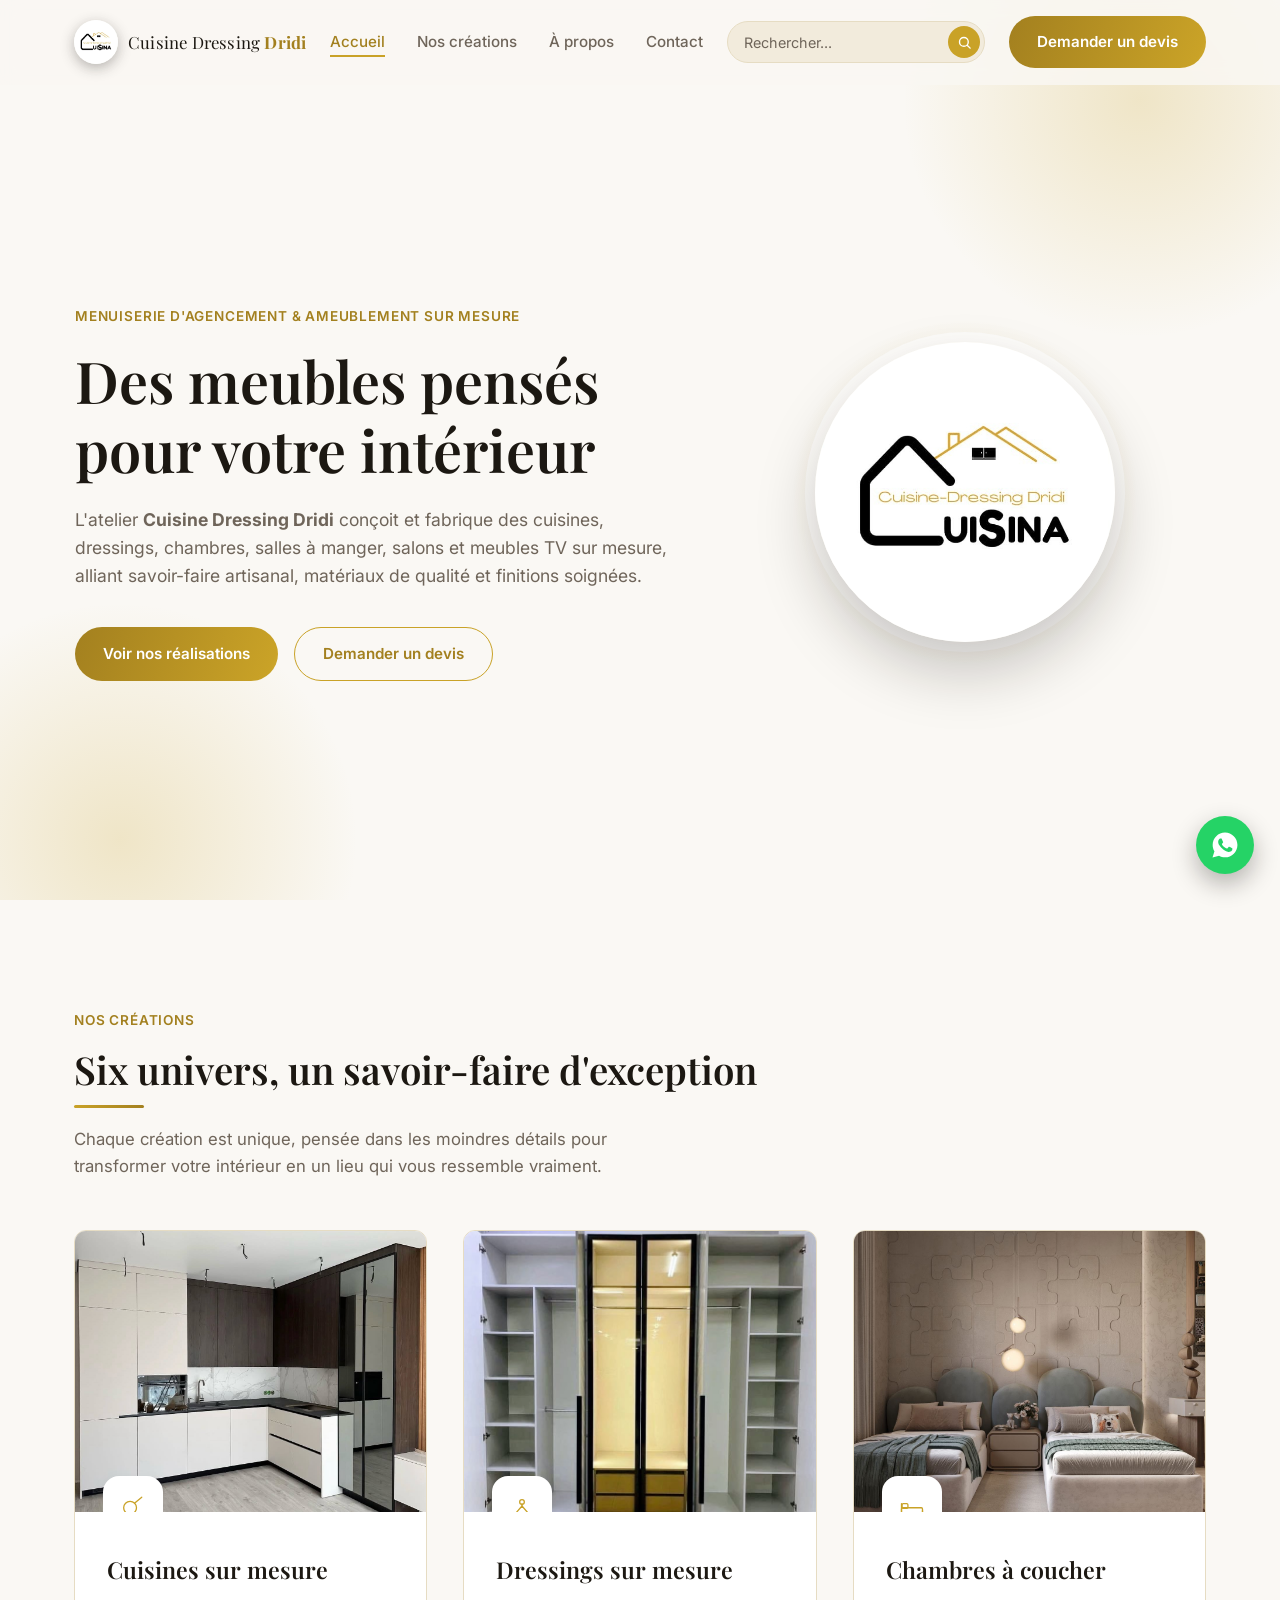
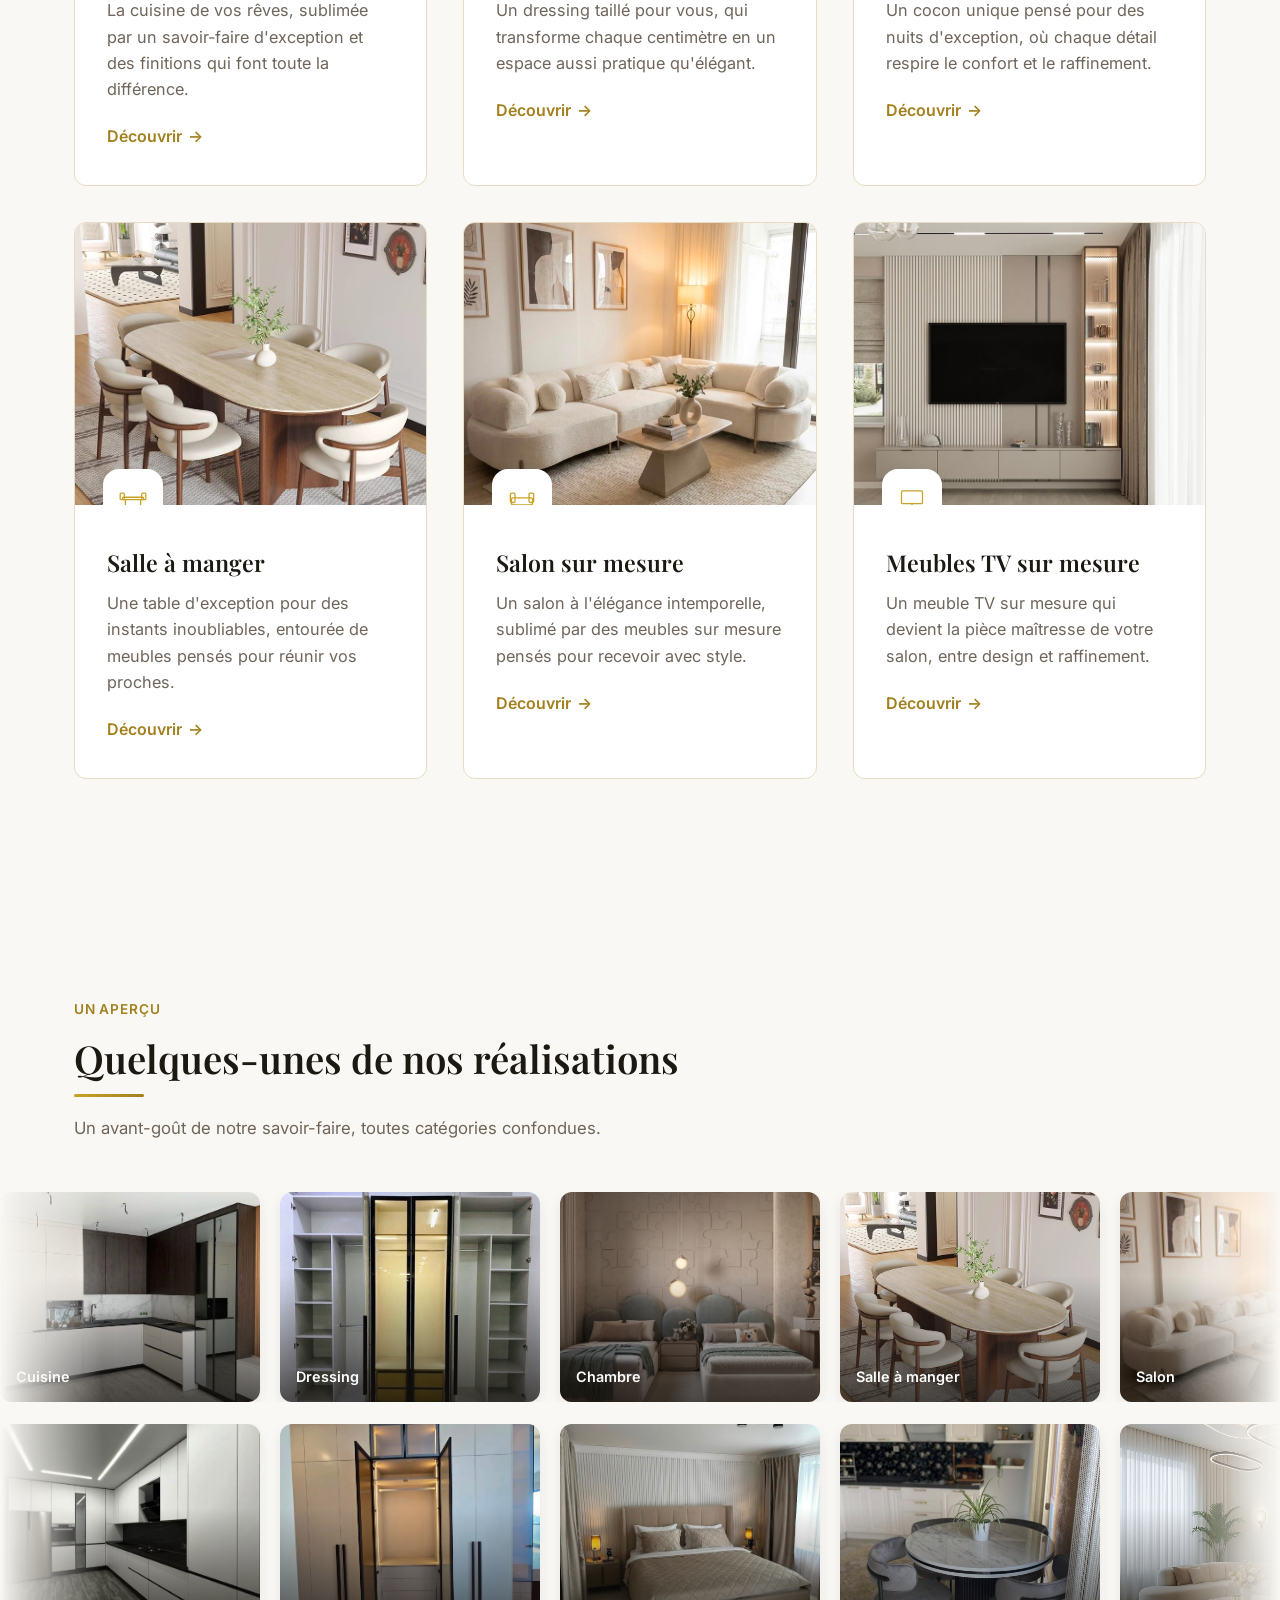
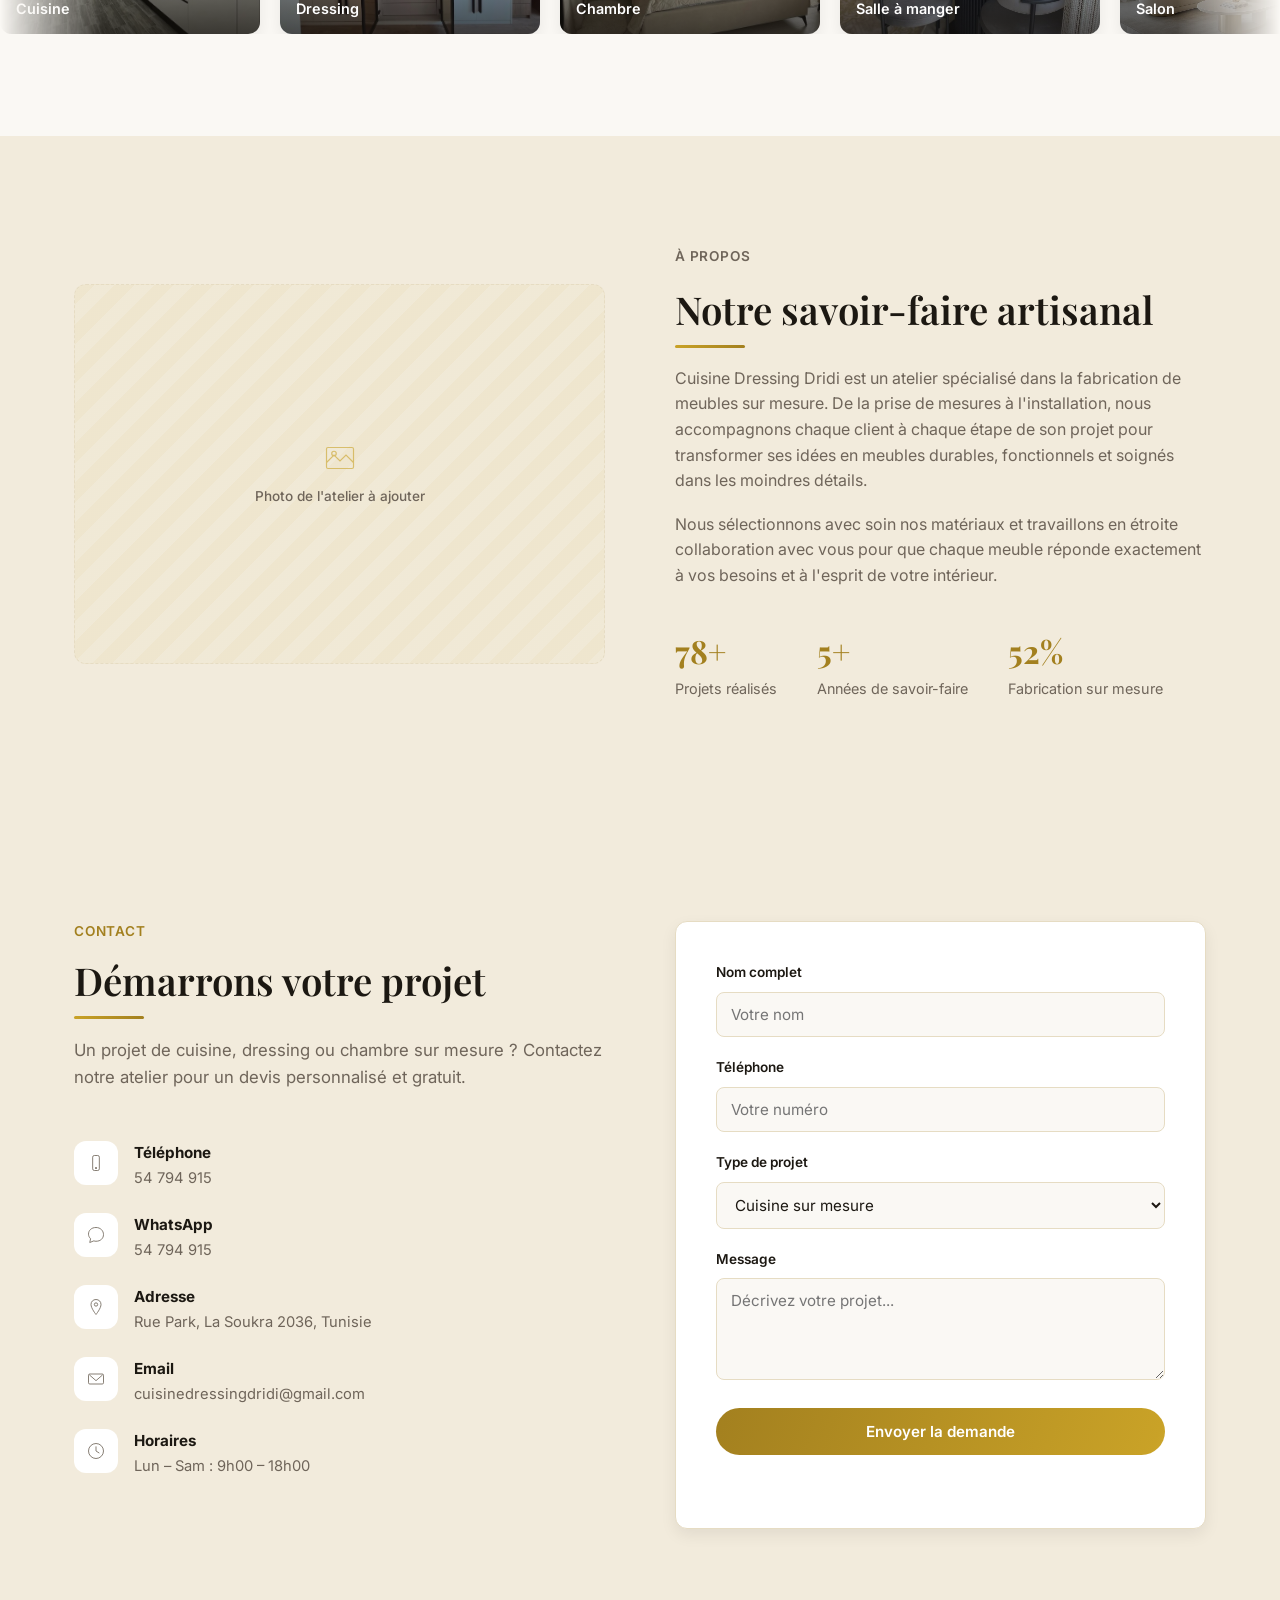
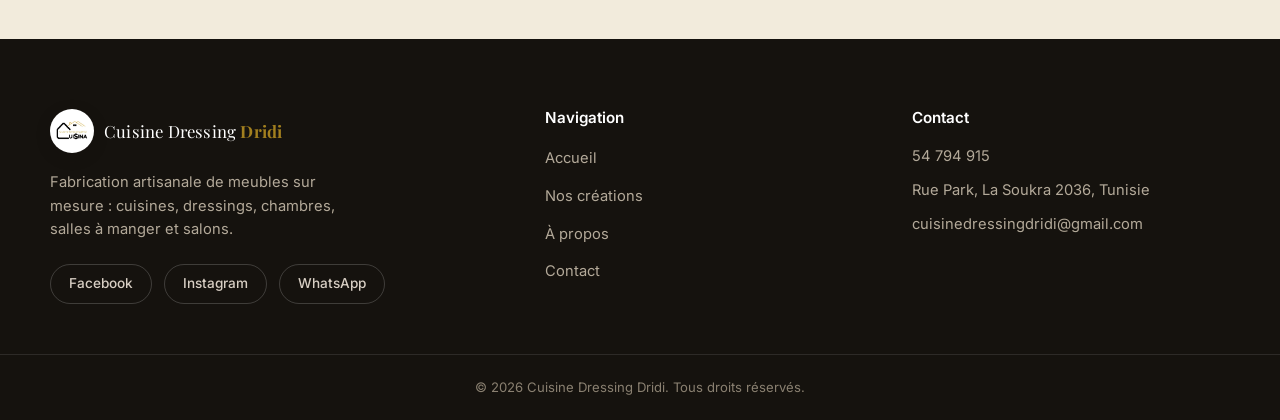
==== index.html @ b19f1b2c "Initial commit: Cuisine Dressing Dridi showroom website Static multi-page site presenting the atelie" ====
<!DOCTYPE html>
<html lang="fr">
<head>
<meta charset="UTF-8">
<meta name="viewport" content="width=device-width, initial-scale=1.0">
<title>Cuisine Dressing Dridi — Meubles sur mesure</title>
<meta name="description" content="Atelier de fabrication de meubles sur mesure : cuisines, dressings, chambres, salles à manger et salons. Savoir-faire artisanal et finitions soignées.">
<link rel="icon" type="image/jpeg" href="images/logo%20.jpeg">
<link rel="preconnect" href="https://fonts.googleapis.com">
<link rel="preconnect" href="https://fonts.gstatic.com" crossorigin>
<link href="https://fonts.googleapis.com/css2?family=Playfair+Display:wght@500;600;700&family=Inter:wght@400;500;600;700&display=swap" rel="stylesheet">
<link rel="stylesheet" href="css/style.css">
</head>
<body>

<header class="site-header" id="header">
  <div class="container header-inner">
    <a href="#accueil" class="logo">
      <img src="images/logo%20.jpeg" alt="Cuisine Dressing Dridi" class="logo-img">
      <span class="logo-text">Cuisine Dressing <strong>Dridi</strong></span>
    </a>

    <nav class="nav" id="nav">
      <ul class="nav-links" id="navLinks">
        <li><a href="#accueil">Accueil</a></li>
        <li><a href="#creations">Nos créations</a></li>
        <li><a href="#atelier">À propos</a></li>
        <li><a href="#contact">Contact</a></li>
      </ul>
    </nav>

    <form class="header-search" id="searchForm" role="search">
      <div class="search-form">
        <input type="text" id="searchInput" class="search-input" placeholder="Rechercher..." autocomplete="off" aria-label="Rechercher une catégorie">
        <button type="submit" class="search-btn" aria-label="Rechercher">
          <svg viewBox="0 0 24 24" fill="none" stroke="currentColor" stroke-width="2.2" stroke-linecap="round" stroke-linejoin="round"><circle cx="11" cy="11" r="7"></circle><line x1="21" y1="21" x2="16.65" y2="16.65"></line></svg>
        </button>
      </div>
      <div class="search-results" id="searchResults"></div>
    </form>

    <a href="#contact" class="btn btn-primary btn-nav">Demander un devis</a>

    <button class="nav-toggle" id="navToggle" aria-label="Ouvrir le menu" aria-expanded="false">
      <span></span><span></span><span></span>
    </button>
  </div>
</header>

<main>

  <section class="hero" id="accueil">
    <div class="hero-bg" aria-hidden="true"></div>
    <div class="container hero-inner">
      <div class="hero-text-col">
        <p class="eyebrow reveal">Menuiserie d'agencement &amp; ameublement sur mesure</p>
        <h1 class="reveal">Des meubles pensés<br>pour votre intérieur</h1>
        <p class="hero-text reveal">
          L'atelier <strong>Cuisine Dressing Dridi</strong> conçoit et fabrique des cuisines,
          dressings, chambres, salles à manger, salons et meubles TV sur mesure, alliant
          savoir-faire artisanal, matériaux de qualité et finitions soignées.
        </p>
        <div class="hero-actions reveal">
          <a href="#creations" class="btn btn-primary">Voir nos réalisations</a>
          <a href="#contact" class="btn btn-outline">Demander un devis</a>
        </div>
      </div>
      <div class="hero-logo-col reveal">
        <div class="hero-logo-badge">
          <img src="images/logo%20.jpeg" alt="Cuisine Dressing Dridi">
        </div>
      </div>
    </div>
  </section>

  <section class="section" id="creations">
    <div class="container">
      <p class="section-eyebrow reveal">Nos créations</p>
      <h2 class="section-title reveal">Six univers, un savoir-faire d'exception</h2>
      <p class="section-lead reveal">
        Chaque création est unique, pensée dans les moindres détails pour transformer
        votre intérieur en un lieu qui vous ressemble vraiment.
      </p>

      <div class="cards-grid">
        <article class="card reveal">
          <div class="card-media">
            <img src="images/cuisine/cuisine%201/image%201%20facade%20globale.jpeg" alt="Cuisines sur mesure" loading="lazy">
            <span class="card-icon">
              <svg viewBox="0 0 48 48" fill="none" stroke="currentColor" stroke-width="2.2" stroke-linecap="round" stroke-linejoin="round">
                <circle cx="19" cy="27" r="11"></circle>
                <line x1="27" y1="19" x2="39" y2="9"></line>
              </svg>
            </span>
          </div>
          <div class="card-body">
            <h3>Cuisines sur mesure</h3>
            <p>La cuisine de vos rêves, sublimée par un savoir-faire d'exception et des finitions qui font toute la différence.</p>
            <a href="cuisine.html" class="card-link">Découvrir <span aria-hidden="true">→</span></a>
          </div>
        </article>

        <article class="card reveal">
          <div class="card-media">
            <img src="images/dressing/1.jpeg" alt="Dressings sur mesure" loading="lazy">
            <span class="card-icon">
              <svg viewBox="0 0 48 48" fill="none" stroke="currentColor" stroke-width="2.2" stroke-linecap="round" stroke-linejoin="round">
                <circle cx="24" cy="17" r="4"></circle>
                <line x1="24" y1="21" x2="24" y2="24"></line>
                <path d="M11 39 L24 24 L37 39 Z"></path>
              </svg>
            </span>
          </div>
          <div class="card-body">
            <h3>Dressings sur mesure</h3>
            <p>Un dressing taillé pour vous, qui transforme chaque centimètre en un espace aussi pratique qu'élégant.</p>
            <a href="dressing.html" class="card-link">Découvrir <span aria-hidden="true">→</span></a>
          </div>
        </article>

        <article class="card reveal">
          <div class="card-media">
            <img src="images/chambre%20a%20coucher/1.jpeg" alt="Chambres à coucher" loading="lazy">
            <span class="card-icon">
              <svg viewBox="0 0 48 48" fill="none" stroke="currentColor" stroke-width="2.2" stroke-linecap="round" stroke-linejoin="round">
                <rect x="7" y="20" width="10" height="8" rx="2"></rect>
                <rect x="6" y="27" width="36" height="10" rx="2"></rect>
                <line x1="6" y1="20" x2="6" y2="42"></line>
                <line x1="42" y1="32" x2="42" y2="42"></line>
              </svg>
            </span>
          </div>
          <div class="card-body">
            <h3>Chambres à coucher</h3>
            <p>Un cocon unique pensé pour des nuits d'exception, où chaque détail respire le confort et le raffinement.</p>
            <a href="chambre.html" class="card-link">Découvrir <span aria-hidden="true">→</span></a>
          </div>
        </article>

        <article class="card reveal">
          <div class="card-media">
            <img src="images/salle%20a%20manger/salle%20a%20manger%20.jpeg" alt="Salle à manger" loading="lazy">
            <span class="card-icon">
              <svg viewBox="0 0 48 48" fill="none" stroke="currentColor" stroke-width="2.2" stroke-linecap="round" stroke-linejoin="round">
                <rect x="2" y="14" width="7" height="11" rx="1.5"></rect>
                <rect x="39" y="14" width="7" height="11" rx="1.5"></rect>
                <rect x="6" y="21" width="36" height="4" rx="1.5"></rect>
                <line x1="11" y1="25" x2="11" y2="38"></line>
                <line x1="37" y1="25" x2="37" y2="38"></line>
              </svg>
            </span>
          </div>
          <div class="card-body">
            <h3>Salle à manger</h3>
            <p>Une table d'exception pour des instants inoubliables, entourée de meubles pensés pour réunir vos proches.</p>
            <a href="salle-a-manger.html" class="card-link">Découvrir <span aria-hidden="true">→</span></a>
          </div>
        </article>

        <article class="card reveal">
          <div class="card-media">
            <img src="images/sallon/1.jpeg" alt="Salon" loading="lazy">
            <span class="card-icon">
              <svg viewBox="0 0 48 48" fill="none" stroke="currentColor" stroke-width="2.2" stroke-linecap="round" stroke-linejoin="round">
                <rect x="4" y="14" width="8" height="16" rx="2"></rect>
                <rect x="36" y="14" width="8" height="16" rx="2"></rect>
                <rect x="6" y="22" width="36" height="12" rx="2"></rect>
                <line x1="10" y1="34" x2="10" y2="40"></line>
                <line x1="38" y1="34" x2="38" y2="40"></line>
              </svg>
            </span>
          </div>
          <div class="card-body">
            <h3>Salon sur mesure</h3>
            <p>Un salon à l'élégance intemporelle, sublimé par des meubles sur mesure pensés pour recevoir avec style.</p>
            <a href="salon.html" class="card-link">Découvrir <span aria-hidden="true">→</span></a>
          </div>
        </article>

        <article class="card reveal">
          <div class="card-media">
            <img src="images/meuble%20TL/1.jpeg" alt="Meubles TV sur mesure" loading="lazy">
            <span class="card-icon">
              <svg viewBox="0 0 48 48" fill="none" stroke="currentColor" stroke-width="2.2" stroke-linecap="round" stroke-linejoin="round">
                <rect x="6" y="10" width="36" height="22" rx="2"></rect>
                <line x1="18" y1="38" x2="30" y2="38"></line>
                <line x1="24" y1="32" x2="24" y2="38"></line>
              </svg>
            </span>
          </div>
          <div class="card-body">
            <h3>Meubles TV sur mesure</h3>
            <p>Un meuble TV sur mesure qui devient la pièce maîtresse de votre salon, entre design et raffinement.</p>
            <a href="meuble-tv.html" class="card-link">Découvrir <span aria-hidden="true">→</span></a>
          </div>
        </article>
      </div>
    </div>
  </section>

  <section class="section showcase">
    <div class="container">
      <p class="section-eyebrow reveal">Un aperçu</p>
      <h2 class="section-title reveal">Quelques-unes de nos réalisations</h2>
      <p class="section-lead reveal">Un avant-goût de notre savoir-faire, toutes catégories confondues.</p>
    </div>

    <div class="showcase-row">
      <div class="showcase-track">
        <a href="cuisine.html" class="showcase-item"><img src="images/cuisine/cuisine%201/image%201%20facade%20globale.jpeg" alt="Cuisine sur mesure" loading="lazy"><span class="showcase-caption">Cuisine</span></a>
        <a href="dressing.html" class="showcase-item"><img src="images/dressing/1.jpeg" alt="Dressing sur mesure" loading="lazy"><span class="showcase-caption">Dressing</span></a>
        <a href="chambre.html" class="showcase-item"><img src="images/chambre%20a%20coucher/1.jpeg" alt="Chambre à coucher" loading="lazy"><span class="showcase-caption">Chambre</span></a>
        <a href="salle-a-manger.html" class="showcase-item"><img src="images/salle%20a%20manger/salle%20a%20manger%20.jpeg" alt="Salle à manger" loading="lazy"><span class="showcase-caption">Salle à manger</span></a>
        <a href="salon.html" class="showcase-item"><img src="images/sallon/1.jpeg" alt="Salon" loading="lazy"><span class="showcase-caption">Salon</span></a>
        <a href="meuble-tv.html" class="showcase-item"><img src="images/meuble%20TL/1.jpeg" alt="Meuble TV" loading="lazy"><span class="showcase-caption">Meuble TV</span></a>
        <a href="cuisine.html" class="showcase-item"><img src="images/cuisine/cuisine%201/image%201%20facade%20globale.jpeg" alt="Cuisine sur mesure" loading="lazy"><span class="showcase-caption">Cuisine</span></a>
        <a href="dressing.html" class="showcase-item"><img src="images/dressing/1.jpeg" alt="Dressing sur mesure" loading="lazy"><span class="showcase-caption">Dressing</span></a>
        <a href="chambre.html" class="showcase-item"><img src="images/chambre%20a%20coucher/1.jpeg" alt="Chambre à coucher" loading="lazy"><span class="showcase-caption">Chambre</span></a>
        <a href="salle-a-manger.html" class="showcase-item"><img src="images/salle%20a%20manger/salle%20a%20manger%20.jpeg" alt="Salle à manger" loading="lazy"><span class="showcase-caption">Salle à manger</span></a>
        <a href="salon.html" class="showcase-item"><img src="images/sallon/1.jpeg" alt="Salon" loading="lazy"><span class="showcase-caption">Salon</span></a>
        <a href="meuble-tv.html" class="showcase-item"><img src="images/meuble%20TL/1.jpeg" alt="Meuble TV" loading="lazy"><span class="showcase-caption">Meuble TV</span></a>
      </div>
    </div>

    <div class="showcase-row showcase-row-reverse">
      <div class="showcase-track">
        <a href="cuisine.html" class="showcase-item"><img src="images/cuisine/cuisine%204/1.jpeg" alt="Cuisine sur mesure" loading="lazy"><span class="showcase-caption">Cuisine</span></a>
        <a href="dressing.html" class="showcase-item"><img src="images/dressing/4.jpeg" alt="Dressing sur mesure" loading="lazy"><span class="showcase-caption">Dressing</span></a>
        <a href="chambre.html" class="showcase-item"><img src="images/chambre%20a%20coucher/10.jpeg" alt="Chambre à coucher" loading="lazy"><span class="showcase-caption">Chambre</span></a>
        <a href="salle-a-manger.html" class="showcase-item"><img src="images/salle%20a%20manger/3.jpeg" alt="Salle à manger" loading="lazy"><span class="showcase-caption">Salle à manger</span></a>
        <a href="salon.html" class="showcase-item"><img src="images/sallon/14.jpeg" alt="Salon" loading="lazy"><span class="showcase-caption">Salon</span></a>
        <a href="meuble-tv.html" class="showcase-item"><img src="images/meuble%20TL/4.jpeg" alt="Meuble TV" loading="lazy"><span class="showcase-caption">Meuble TV</span></a>
        <a href="cuisine.html" class="showcase-item"><img src="images/cuisine/cuisine%204/1.jpeg" alt="Cuisine sur mesure" loading="lazy"><span class="showcase-caption">Cuisine</span></a>
        <a href="dressing.html" class="showcase-item"><img src="images/dressing/4.jpeg" alt="Dressing sur mesure" loading="lazy"><span class="showcase-caption">Dressing</span></a>
        <a href="chambre.html" class="showcase-item"><img src="images/chambre%20a%20coucher/10.jpeg" alt="Chambre à coucher" loading="lazy"><span class="showcase-caption">Chambre</span></a>
        <a href="salle-a-manger.html" class="showcase-item"><img src="images/salle%20a%20manger/3.jpeg" alt="Salle à manger" loading="lazy"><span class="showcase-caption">Salle à manger</span></a>
        <a href="salon.html" class="showcase-item"><img src="images/sallon/14.jpeg" alt="Salon" loading="lazy"><span class="showcase-caption">Salon</span></a>
        <a href="meuble-tv.html" class="showcase-item"><img src="images/meuble%20TL/4.jpeg" alt="Meuble TV" loading="lazy"><span class="showcase-caption">Meuble TV</span></a>
      </div>
    </div>
  </section>

  <section class="section section-alt" id="atelier">
    <div class="container atelier-grid">
      <div class="atelier-media reveal">
        <div class="img-placeholder" data-label="Photo de l'atelier à ajouter">
          <svg viewBox="0 0 48 48" fill="none" stroke="currentColor" stroke-width="1.6">
            <rect x="6" y="10" width="36" height="28" rx="2"></rect>
            <path d="M6 30l10-10 8 8 8-8 10 10"></path>
            <circle cx="16" cy="18" r="3"></circle>
          </svg>
          <span>Photo de l'atelier à ajouter</span>
        </div>
      </div>
      <div class="atelier-content reveal">
        <p class="section-eyebrow">À propos</p>
        <h2 class="section-title reveal">Notre savoir-faire artisanal</h2>
        <p>
          Cuisine Dressing Dridi est un atelier spécialisé dans la fabrication de meubles sur mesure.
          De la prise de mesures à l'installation, nous accompagnons chaque client à chaque étape de
          son projet pour transformer ses idées en meubles durables, fonctionnels et soignés dans les
          moindres détails.
        </p>
        <p>
          Nous sélectionnons avec soin nos matériaux et travaillons en étroite collaboration avec vous
          pour que chaque meuble réponde exactement à vos besoins et à l'esprit de votre intérieur.
        </p>

        <div class="stats">
          <div class="stat">
            <span class="stat-number" data-count="150" data-suffix="+">0+</span>
            <span class="stat-label">Projets réalisés</span>
          </div>
          <div class="stat">
            <span class="stat-number" data-count="10" data-suffix="+">0+</span>
            <span class="stat-label">Années de savoir-faire</span>
          </div>
          <div class="stat">
            <span class="stat-number" data-count="100" data-suffix="%">0%</span>
            <span class="stat-label">Fabrication sur mesure</span>
          </div>
        </div>
      </div>
    </div>
  </section>

  <section class="section section-alt" id="contact">
    <div class="container contact-grid">
      <div class="contact-info reveal">
        <p class="section-eyebrow">Contact</p>
        <h2 class="section-title reveal">Démarrons votre projet</h2>
        <p class="section-lead">
          Un projet de cuisine, dressing ou chambre sur mesure ? Contactez notre atelier
          pour un devis personnalisé et gratuit.
        </p>

        <ul class="contact-list">
          <li>
            <span class="contact-icon"><svg viewBox="0 0 48 48" fill="none" stroke="currentColor" stroke-width="2"><rect x="16" y="6" width="16" height="36" rx="4"></rect><circle cx="24" cy="36" r="1.5" fill="currentColor"></circle></svg></span>
            <div><strong>Téléphone</strong><a href="tel:+21654794915">54 794 915</a></div>
          </li>
          <li>
            <span class="contact-icon"><svg viewBox="0 0 48 48" fill="none" stroke="currentColor" stroke-width="2"><path d="M24 6C13 6 6 13 6 22c0 4 2 8 5 11l-2 9 10-4c2 1 3 1 5 1 11 0 18-7 18-16S35 6 24 6z"></path></svg></span>
            <div><strong>WhatsApp</strong><a href="https://wa.me/21654794915" target="_blank" rel="noopener">54 794 915</a></div>
          </li>
          <li>
            <span class="contact-icon"><svg viewBox="0 0 48 48" fill="none" stroke="currentColor" stroke-width="2"><path d="M24 6c-7 0-12 5-12 12 0 9 12 24 12 24s12-15 12-24c0-7-5-12-12-12z"></path><circle cx="24" cy="18" r="4"></circle></svg></span>
            <div><strong>Adresse</strong><a href="https://www.google.com/maps/search/?api=1&query=Rue%20Park%2C%20La%20Soukra%202036%2C%20Tunisie" target="_blank" rel="noopener">Rue Park, La Soukra 2036, Tunisie</a></div>
          </li>
          <li>
            <span class="contact-icon"><svg viewBox="0 0 48 48" fill="none" stroke="currentColor" stroke-width="2"><rect x="6" y="12" width="36" height="24" rx="3"></rect><path d="M8 14l16 14 16-14"></path></svg></span>
            <div><strong>Email</strong><a href="mailto:cuisinedressingdridi@gmail.com">cuisinedressingdridi@gmail.com</a></div>
          </li>
          <li>
            <span class="contact-icon"><svg viewBox="0 0 48 48" fill="none" stroke="currentColor" stroke-width="2"><circle cx="24" cy="24" r="18"></circle><line x1="24" y1="24" x2="24" y2="13"></line><line x1="24" y1="24" x2="32" y2="29"></line></svg></span>
            <div><strong>Horaires</strong><span>Lun – Sam : 9h00 – 18h00</span></div>
          </li>
        </ul>
      </div>

      <form class="contact-form reveal" id="contactForm" novalidate>
        <div class="form-row">
          <label for="name">Nom complet</label>
          <input type="text" id="name" name="name" placeholder="Votre nom" required>
        </div>
        <div class="form-row">
          <label for="phone">Téléphone</label>
          <input type="tel" id="phone" name="phone" placeholder="Votre numéro" required>
        </div>
        <div class="form-row">
          <label for="project">Type de projet</label>
          <select id="project" name="project">
            <option value="cuisine">Cuisine sur mesure</option>
            <option value="dressing">Dressing sur mesure</option>
            <option value="chambre">Chambre à coucher</option>
            <option value="salle-a-manger">Salle à manger</option>
            <option value="salon">Salon</option>
            <option value="meuble-tv">Meuble TV</option>
            <option value="autre">Autre projet</option>
          </select>
        </div>
        <div class="form-row">
          <label for="message">Message</label>
          <textarea id="message" name="message" rows="4" placeholder="Décrivez votre projet..." required></textarea>
        </div>
        <button type="submit" class="btn btn-primary btn-block">Envoyer la demande</button>
        <p class="form-feedback" id="formFeedback" role="status"></p>
      </form>
    </div>
  </section>

</main>

<footer class="site-footer">
  <div class="container footer-inner">
    <div class="footer-brand">
      <a href="#accueil" class="logo">
        <img src="images/logo%20.jpeg" alt="Cuisine Dressing Dridi" class="logo-img">
        <span class="logo-text">Cuisine Dressing <strong>Dridi</strong></span>
      </a>
      <p>Fabrication artisanale de meubles sur mesure : cuisines, dressings, chambres, salles à manger et salons.</p>
      <div class="socials">
        <a href="https://www.facebook.com/cuisina123" target="_blank" rel="noopener" class="social-pill">Facebook</a>
        <a href="https://instagram.com/cuisine_dressing_dridi" target="_blank" rel="noopener" class="social-pill">Instagram</a>
        <a href="https://wa.me/21654794915" target="_blank" rel="noopener" class="social-pill">WhatsApp</a>
      </div>
    </div>

    <div class="footer-links">
      <h4>Navigation</h4>
      <ul>
        <li><a href="#accueil">Accueil</a></li>
        <li><a href="#creations">Nos créations</a></li>
        <li><a href="#atelier">À propos</a></li>
        <li><a href="#contact">Contact</a></li>
      </ul>
    </div>

    <div class="footer-contact">
      <h4>Contact</h4>
      <p><a href="tel:+21654794915">54 794 915</a></p>
      <p><a href="https://www.google.com/maps/search/?api=1&query=Rue%20Park%2C%20La%20Soukra%202036%2C%20Tunisie" target="_blank" rel="noopener">Rue Park, La Soukra 2036, Tunisie</a></p>
      <p><a href="mailto:cuisinedressingdridi@gmail.com">cuisinedressingdridi@gmail.com</a></p>
    </div>
  </div>
  <div class="footer-bottom">
    <div class="container">
      <p>© <span id="year"></span> Cuisine Dressing Dridi. Tous droits réservés.</p>
    </div>
  </div>
</footer>

<a href="https://wa.me/21654794915" target="_blank" rel="noopener" class="whatsapp-float" aria-label="Contacter sur WhatsApp">
  <svg viewBox="0 0 24 24" fill="currentColor"><path d="M12.04 2C6.58 2 2.13 6.45 2.13 11.91c0 1.85.5 3.58 1.43 5.06L2 22l5.25-1.38c1.42.78 3.04 1.22 4.79 1.22 5.46 0 9.91-4.45 9.91-9.91S17.5 2 12.04 2zm5.81 14.07c-.24.68-1.38 1.32-1.9 1.39-.49.07-1.1.1-1.78-.11-.41-.13-.94-.3-1.62-.6-2.85-1.23-4.71-4.1-4.85-4.29-.14-.19-1.16-1.54-1.16-2.94 0-1.4.73-2.08 1-2.36.27-.28.58-.35.78-.35.2 0 .39 0 .56.01.18.01.42-.07.66.5.24.58.82 2 .9 2.14.07.14.12.31.02.5-.1.19-.15.31-.29.48-.14.17-.3.38-.43.51-.14.14-.28.29-.12.57.16.28.71 1.18 1.53 1.91 1.05.93 1.94 1.22 2.22 1.36.28.14.45.12.62-.07.17-.19.7-.81.89-1.09.19-.28.38-.23.63-.14.25.09 1.6.76 1.87.9.27.14.45.21.52.33.07.12.07.65-.17 1.33z"></path></svg>
</a>

<script src="js/search.js"></script>
<script src="js/main.js"></script>
</body>
</html>
---- css/style.css ----
:root {
  --color-bg: #faf8f4;
  --color-bg-alt: #f2ebdc;
  --color-text: #1c1812;
  --color-text-light: #6f655a;
  --color-gold: #c9a227;
  --color-gold-dark: #a3801f;
  --color-dark: #15120e;
  --color-white: #ffffff;
  --color-border: #e6dcc3;
  --radius: 12px;
  --shadow: 0 16px 40px rgba(21, 18, 14, 0.1);
  --shadow-sm: 0 6px 16px rgba(21, 18, 14, 0.07);
  --transition: 0.3s ease;
  --container: 1180px;
}

* {
  margin: 0;
  padding: 0;
  box-sizing: border-box;
}

html {
  scroll-behavior: smooth;
}

body {
  font-family: 'Inter', sans-serif;
  color: var(--color-text);
  background: var(--color-bg);
  line-height: 1.6;
  -webkit-font-smoothing: antialiased;
}

h1, h2, h3, h4 {
  font-family: 'Playfair Display', serif;
  line-height: 1.2;
  font-weight: 600;
  color: var(--color-text);
}

a {
  text-decoration: none;
  color: inherit;
}

ul {
  list-style: none;
}

img {
  max-width: 100%;
  display: block;
}

button {
  font-family: inherit;
  cursor: pointer;
  border: none;
  background: none;
}

.container {
  max-width: var(--container);
  margin: 0 auto;
  padding: 0 24px;
}

/* Buttons */
.btn {
  display: inline-flex;
  align-items: center;
  justify-content: center;
  gap: 8px;
  padding: 14px 28px;
  border-radius: 999px;
  font-weight: 600;
  font-size: 0.95rem;
  transition: var(--transition);
  white-space: nowrap;
}

.btn-primary {
  background: linear-gradient(110deg, var(--color-gold-dark), var(--color-gold) 45%, #e6c659 55%, var(--color-gold-dark));
  background-size: 220% 100%;
  color: var(--color-white);
  animation: shimmer 6s linear infinite;
}

.btn-primary:hover {
  transform: translateY(-2px);
  box-shadow: 0 10px 24px rgba(201, 162, 39, 0.35);
}

@keyframes shimmer {
  0% { background-position: 0% 0; }
  100% { background-position: 220% 0; }
}

.btn-outline {
  border: 1.5px solid var(--color-gold);
  color: var(--color-gold-dark);
}

.btn-outline:hover {
  background: var(--color-gold);
  color: var(--color-white);
  transform: translateY(-2px);
}

.btn-block {
  width: 100%;
}

/* Header */
.site-header {
  position: fixed;
  top: 0;
  left: 0;
  right: 0;
  z-index: 1000;
  background: rgba(250, 247, 243, 0.85);
  backdrop-filter: blur(10px);
  border-bottom: 1px solid transparent;
  transition: var(--transition);
}

.site-header.is-scrolled {
  border-bottom-color: var(--color-border);
  box-shadow: var(--shadow-sm);
}

.header-inner {
  display: flex;
  align-items: center;
  justify-content: space-between;
  gap: 24px;
  height: 84px;
}

.logo {
  display: flex;
  align-items: center;
  gap: 10px;
  flex-shrink: 0;
}

.logo-img {
  width: 44px;
  height: 44px;
  border-radius: 50%;
  object-fit: cover;
  box-shadow: 0 4px 14px rgba(21, 18, 14, 0.3);
  transition: transform 0.4s ease;
}

.logo:hover .logo-img {
  transform: rotate(8deg) scale(1.06);
}

.logo-text {
  font-family: 'Playfair Display', serif;
  font-size: 1.05rem;
  letter-spacing: 0.2px;
}

.logo-text strong {
  color: var(--color-gold-dark);
}

.nav-links {
  display: flex;
  gap: 32px;
}

.nav-links a {
  font-size: 0.95rem;
  font-weight: 500;
  color: var(--color-text-light);
  position: relative;
  padding: 4px 0;
  transition: var(--transition);
}

.nav-links a::after {
  content: '';
  position: absolute;
  left: 50%;
  right: 50%;
  bottom: -2px;
  height: 2px;
  background: var(--color-gold);
  transition: var(--transition);
}

.nav-links a:hover {
  color: var(--color-gold-dark);
}

.nav-links a:hover::after {
  left: 0;
  right: 0;
}

.nav-links a.is-active {
  color: var(--color-gold-dark);
}

.nav-links a.is-active::after {
  left: 0;
  right: 0;
}

.header-search {
  position: relative;
  flex: 1 1 220px;
  max-width: 300px;
  min-width: 0;
}

.search-form {
  display: flex;
  align-items: center;
  background: var(--color-bg-alt);
  border: 1.5px solid var(--color-border);
  border-radius: 999px;
  padding: 4px 4px 4px 16px;
  transition: var(--transition);
}

.search-form:focus-within {
  border-color: var(--color-gold);
  background: var(--color-white);
}

.search-input {
  flex: 1;
  min-width: 0;
  border: none;
  outline: none;
  background: none;
  font-family: inherit;
  font-size: 0.9rem;
  color: var(--color-text);
}

.search-input::placeholder {
  color: var(--color-text-light);
}

.search-btn {
  display: flex;
  align-items: center;
  justify-content: center;
  width: 32px;
  height: 32px;
  border-radius: 50%;
  background: var(--color-gold);
  color: #fff;
  flex-shrink: 0;
  transition: var(--transition);
}

.search-btn:hover {
  background: var(--color-gold-dark);
}

.search-btn svg {
  width: 15px;
  height: 15px;
}

.search-results {
  position: absolute;
  top: calc(100% + 10px);
  left: 0;
  right: 0;
  background: var(--color-white);
  border: 1px solid var(--color-border);
  border-radius: var(--radius);
  box-shadow: var(--shadow);
  padding: 8px;
  display: none;
  z-index: 1001;
}

.search-results.is-open {
  display: block;
}

.search-result-item {
  display: block;
  padding: 10px 14px;
  border-radius: 8px;
  font-size: 0.9rem;
  font-weight: 500;
  color: var(--color-text);
  transition: var(--transition);
}

.search-result-item:hover {
  background: var(--color-bg-alt);
  color: var(--color-gold-dark);
}

.search-empty {
  padding: 10px 14px;
  font-size: 0.85rem;
  color: var(--color-text-light);
}

.btn-nav {
  flex-shrink: 0;
}

.nav-toggle {
  display: none;
  flex-direction: column;
  justify-content: center;
  gap: 5px;
  width: 38px;
  height: 38px;
  flex-shrink: 0;
}

.nav-toggle span {
  display: block;
  height: 2px;
  width: 100%;
  background: var(--color-text);
  border-radius: 2px;
  transition: var(--transition);
}

.nav-toggle.is-active span:nth-child(1) {
  transform: translateY(7px) rotate(45deg);
}
.nav-toggle.is-active span:nth-child(2) {
  opacity: 0;
}
.nav-toggle.is-active span:nth-child(3) {
  transform: translateY(-7px) rotate(-45deg);
}

/* Hero */
.hero {
  position: relative;
  min-height: 100vh;
  display: flex;
  align-items: center;
  overflow: hidden;
}

.hero-bg {
  position: absolute;
  inset: 0;
  overflow: hidden;
  background: var(--color-bg);
  z-index: -1;
}

.hero-bg::before,
.hero-bg::after {
  content: '';
  position: absolute;
  width: 480px;
  height: 480px;
  border-radius: 50%;
  background: radial-gradient(circle, rgba(201, 162, 39, 0.22), transparent 70%);
  animation: drift 16s ease-in-out infinite;
}

.hero-bg::before {
  top: -140px;
  right: -100px;
}

.hero-bg::after {
  bottom: -180px;
  left: -120px;
  animation-delay: -8s;
}

@keyframes drift {
  0%, 100% { transform: translate(0, 0) scale(1); }
  50% { transform: translate(-30px, 30px) scale(1.15); }
}

.hero-inner {
  padding-top: 84px;
  display: grid;
  grid-template-columns: 1.25fr 1fr;
  gap: 50px;
  align-items: center;
}

.eyebrow {
  display: inline-block;
  font-size: 0.85rem;
  font-weight: 600;
  letter-spacing: 0.06em;
  text-transform: uppercase;
  color: var(--color-gold-dark);
  margin-bottom: 18px;
}

.hero h1 {
  font-size: clamp(2.4rem, 5vw, 3.6rem);
  margin-bottom: 22px;
}

.hero-text {
  font-size: 1.1rem;
  color: var(--color-text-light);
  max-width: 600px;
  margin-bottom: 36px;
}

.hero-actions {
  display: flex;
  gap: 16px;
  flex-wrap: wrap;
}

.hero-logo-col {
  display: flex;
  justify-content: center;
}

.hero-logo-badge {
  position: relative;
  width: 300px;
  height: 300px;
  animation: float 6s ease-in-out infinite;
}

.hero-logo-badge img {
  width: 100%;
  height: 100%;
  object-fit: cover;
  border-radius: 50%;
  box-shadow: 0 30px 60px rgba(21, 18, 14, 0.22), 0 0 0 10px rgba(255, 255, 255, 0.7);
}

.hero-logo-badge::after {
  content: '';
  position: absolute;
  inset: -24px;
  border-radius: 50%;
  background: radial-gradient(circle, rgba(201, 162, 39, 0.4), transparent 70%);
  z-index: -1;
  animation: pulse-glow 3s ease-in-out infinite;
}

@keyframes float {
  0%, 100% { transform: translateY(0); }
  50% { transform: translateY(-16px); }
}

@keyframes pulse-glow {
  0%, 100% { opacity: 0.5; transform: scale(1); }
  50% { opacity: 0.9; transform: scale(1.1); }
}

/* Sections */
.section {
  padding: 110px 0;
}

.section-alt {
  background: var(--color-bg-alt);
}

.section-eyebrow {
  font-size: 0.85rem;
  font-weight: 600;
  letter-spacing: 0.06em;
  text-transform: uppercase;
  color: var(--color-gold-dark);
  margin-bottom: 14px;
}

.section-title {
  position: relative;
  font-size: clamp(1.8rem, 3.5vw, 2.4rem);
  margin-bottom: 18px;
  padding-bottom: 16px;
}

.section-title::after {
  content: '';
  position: absolute;
  left: 0;
  bottom: 0;
  width: 0;
  height: 3px;
  border-radius: 2px;
  background: linear-gradient(90deg, var(--color-gold), var(--color-gold-dark));
  transition: width 0.8s ease 0.2s;
}

.section-title.is-visible::after {
  width: 70px;
}

.section-lead {
  color: var(--color-text-light);
  max-width: 620px;
  font-size: 1.05rem;
  margin-bottom: 50px;
}

/* Page banner (bannière photo des sous-pages de réalisations) */
.page-banner {
  position: relative;
  height: 420px;
  display: flex;
  align-items: flex-end;
  overflow: hidden;
}

.page-banner-img {
  position: absolute;
  inset: 0;
  width: 100%;
  height: 100%;
  object-fit: cover;
}

.page-banner-overlay {
  position: absolute;
  inset: 0;
  background: linear-gradient(180deg, rgba(21, 18, 14, 0.35) 0%, rgba(21, 18, 14, 0.15) 35%, rgba(21, 18, 14, 0.82) 100%);
}

.page-banner-content {
  position: relative;
  z-index: 1;
  padding-bottom: 50px;
}

.page-banner-title {
  font-size: clamp(2.2rem, 4.5vw, 3.4rem);
  color: #fff;
  margin: 0;
}

.back-link {
  display: inline-flex;
  align-items: center;
  gap: 8px;
  font-weight: 600;
  font-size: 0.9rem;
  color: var(--color-gold-dark);
  margin-bottom: 24px;
  transition: var(--transition);
}

.back-link:hover {
  gap: 12px;
}

.back-link-light {
  color: rgba(255, 255, 255, 0.9);
}

.back-link-light:hover {
  color: var(--color-gold);
}

.eyebrow-light {
  color: #f0d98a;
}

.page-intro {
  padding-top: 56px;
}

.page-intro .hero-text {
  max-width: 700px;
}

/* Photo grid (page galerie dédiée) */
.photo-grid {
  display: grid;
  grid-template-columns: repeat(3, 1fr);
  gap: 24px;
}

.photo-item {
  position: relative;
  aspect-ratio: 4 / 3;
  overflow: hidden;
  border-radius: var(--radius);
  cursor: pointer;
  box-shadow: var(--shadow-sm);
}

.photo-item img {
  width: 100%;
  height: 100%;
  object-fit: cover;
  transition: transform 0.5s ease;
}

.photo-item::after {
  content: '';
  position: absolute;
  inset: 0;
  background: rgba(21, 18, 14, 0);
  transition: var(--transition);
}

.photo-item:hover::after {
  background: rgba(21, 18, 14, 0.25);
}

.photo-item:hover img {
  transform: scale(1.08);
}

/* Cards */
.cards-grid {
  display: grid;
  grid-template-columns: repeat(3, 1fr);
  gap: 36px;
}

.card {
  background: var(--color-white);
  border: 1px solid var(--color-border);
  border-radius: var(--radius);
  overflow: hidden;
  transition: var(--transition);
}

.card:hover {
  transform: translateY(-8px);
  box-shadow: var(--shadow);
  border-color: transparent;
}

.card-media {
  position: relative;
  aspect-ratio: 5 / 4;
  overflow: hidden;
  background: var(--color-bg-alt);
}

.card-media img {
  width: 100%;
  height: 100%;
  object-fit: cover;
  transition: transform 0.6s ease;
}

.card:hover .card-media img {
  transform: scale(1.12);
}

.card-media .img-placeholder {
  min-height: 0;
  height: 100%;
  border-radius: 0;
  border: none;
}

.card-icon {
  position: absolute;
  bottom: -24px;
  left: 28px;
  display: flex;
  align-items: center;
  justify-content: center;
  width: 60px;
  height: 60px;
  border-radius: 16px;
  background: var(--color-white);
  color: var(--color-gold);
  box-shadow: var(--shadow-sm);
}

.card-icon svg {
  width: 28px;
  height: 28px;
}

.card-body {
  padding: 44px 32px 36px;
}

.card h3 {
  font-size: 1.45rem;
  margin-bottom: 14px;
}

.card p {
  color: var(--color-text-light);
  font-size: 1.02rem;
  margin-bottom: 22px;
}

.card-link {
  font-weight: 600;
  font-size: 1rem;
  color: var(--color-gold-dark);
  display: inline-flex;
  align-items: center;
  gap: 6px;
  transition: var(--transition);
}

.card-link span {
  transition: var(--transition);
}

.card-link:hover span {
  transform: translateX(4px);
}

/* Showcase (bandeau de photos animé) */
.showcase {
  padding-bottom: 80px;
}

.showcase-row {
  overflow: hidden;
  margin: 22px 0;
  -webkit-mask-image: linear-gradient(90deg, transparent, #000 8%, #000 92%, transparent);
  mask-image: linear-gradient(90deg, transparent, #000 8%, #000 92%, transparent);
}

.showcase-track {
  display: flex;
  gap: 20px;
  width: max-content;
  animation: scroll-left 38s linear infinite;
}

.showcase-row-reverse .showcase-track {
  animation-name: scroll-right;
  animation-duration: 44s;
}

.showcase-row:hover .showcase-track {
  animation-play-state: paused;
}

@keyframes scroll-left {
  from { transform: translateX(0); }
  to { transform: translateX(-50%); }
}

@keyframes scroll-right {
  from { transform: translateX(-50%); }
  to { transform: translateX(0); }
}

.showcase-item {
  position: relative;
  flex: 0 0 auto;
  width: 260px;
  height: 210px;
  border-radius: var(--radius);
  overflow: hidden;
  box-shadow: var(--shadow-sm);
}

.showcase-item img {
  width: 100%;
  height: 100%;
  object-fit: cover;
  transition: transform 0.5s ease;
}

.showcase-item:hover img {
  transform: scale(1.1);
}

.showcase-item::after {
  content: '';
  position: absolute;
  inset: 0;
  background: linear-gradient(to top, rgba(21, 18, 14, 0.7), transparent 60%);
}

.showcase-caption {
  position: absolute;
  bottom: 14px;
  left: 16px;
  z-index: 1;
  color: #fff;
  font-weight: 600;
  font-size: 0.9rem;
}

/* Atelier / About */
.atelier-grid {
  display: grid;
  grid-template-columns: 1fr 1fr;
  gap: 70px;
  align-items: center;
}

.atelier-content p {
  color: var(--color-text-light);
  margin-bottom: 18px;
}

.stats {
  display: flex;
  gap: 40px;
  margin-top: 36px;
  flex-wrap: wrap;
}

.stat-number {
  display: block;
  font-family: 'Playfair Display', serif;
  font-size: 2rem;
  font-weight: 700;
  color: var(--color-gold-dark);
}

.stat-label {
  font-size: 0.9rem;
  color: var(--color-text-light);
}

/* Placeholder images */
.img-placeholder {
  position: relative;
  width: 100%;
  height: 100%;
  min-height: 220px;
  display: flex;
  flex-direction: column;
  align-items: center;
  justify-content: center;
  gap: 10px;
  background:
    repeating-linear-gradient(135deg, rgba(201,162,39,0.08) 0 14px, rgba(201,162,39,0.03) 14px 28px),
    var(--color-bg-alt);
  border: 1.5px dashed var(--color-border);
  border-radius: var(--radius);
  color: var(--color-text-light);
  font-size: 0.85rem;
  font-weight: 500;
  text-align: center;
  padding: 20px;
}

.img-placeholder svg {
  width: 36px;
  height: 36px;
  color: var(--color-gold);
  opacity: 0.6;
}

.atelier-media .img-placeholder {
  min-height: 380px;
}

/* Gallery */
.filters {
  display: flex;
  gap: 12px;
  margin-bottom: 40px;
  flex-wrap: wrap;
}

.filter-btn {
  padding: 10px 22px;
  border-radius: 999px;
  border: 1.5px solid var(--color-border);
  color: var(--color-text-light);
  font-weight: 600;
  font-size: 0.9rem;
  transition: var(--transition);
}

.filter-btn:hover {
  border-color: var(--color-gold);
  color: var(--color-gold-dark);
}

.filter-btn.is-active {
  background: var(--color-gold);
  border-color: var(--color-gold);
  color: var(--color-white);
}

.gallery-grid {
  display: grid;
  grid-template-columns: repeat(3, 1fr);
  gap: 24px;
}

.gallery-item.is-hidden {
  display: none;
}

.project-card {
  background: var(--color-white);
  border: 1px solid var(--color-border);
  border-radius: var(--radius);
  overflow: hidden;
  cursor: pointer;
  transition: var(--transition);
}

.project-card:hover {
  transform: translateY(-6px);
  box-shadow: var(--shadow);
}

.project-media {
  position: relative;
  aspect-ratio: 4 / 3;
  overflow: hidden;
  background: var(--color-bg-alt);
}

.project-media img {
  width: 100%;
  height: 100%;
  object-fit: cover;
  transition: transform 0.5s ease;
}

.project-card:hover .project-media img {
  transform: scale(1.06);
}

.project-media .img-placeholder {
  min-height: 0;
  height: 100%;
  border-radius: 0;
  border: none;
}

.project-badge {
  position: absolute;
  top: 12px;
  right: 12px;
  background: rgba(34, 28, 22, 0.72);
  color: #fff;
  font-size: 0.75rem;
  font-weight: 600;
  padding: 5px 12px;
  border-radius: 999px;
  backdrop-filter: blur(4px);
}

.project-caption {
  display: flex;
  align-items: center;
  justify-content: space-between;
  gap: 10px;
  padding: 16px 18px;
}

.project-title {
  font-weight: 600;
  font-size: 0.95rem;
}

.project-cta {
  font-size: 0.82rem;
  font-weight: 600;
  color: var(--color-gold-dark);
  white-space: nowrap;
}

/* WhatsApp floating button */
.whatsapp-float {
  position: fixed;
  bottom: 26px;
  right: 26px;
  width: 58px;
  height: 58px;
  border-radius: 50%;
  background: #25d366;
  color: #fff;
  display: flex;
  align-items: center;
  justify-content: center;
  box-shadow: 0 10px 24px rgba(21, 18, 14, 0.3);
  z-index: 900;
  animation: float-wa 3s ease-in-out infinite;
  transition: transform 0.3s ease, box-shadow 0.3s ease;
}

.whatsapp-float svg {
  width: 30px;
  height: 30px;
}

.whatsapp-float:hover {
  transform: scale(1.08);
  box-shadow: 0 14px 30px rgba(21, 18, 14, 0.35);
}

@keyframes float-wa {
  0%, 100% { transform: translateY(0); }
  50% { transform: translateY(-6px); }
}

/* Lightbox */
.lightbox {
  position: fixed;
  inset: 0;
  background: rgba(20, 16, 12, 0.88);
  display: none;
  align-items: center;
  justify-content: center;
  z-index: 2000;
  padding: 40px;
}

.lightbox.is-open {
  display: flex;
}

.lightbox-content {
  max-width: 800px;
  width: 100%;
}

.lightbox-content img {
  display: block;
  max-width: 100%;
  max-height: 72vh;
  margin: 0 auto;
  border-radius: var(--radius);
  opacity: 1;
  transform: scale(1);
  transition: opacity 0.25s ease, transform 0.25s ease;
}

.lightbox-content img.is-switching {
  opacity: 0;
  transform: scale(0.98);
}

.lightbox-content .img-placeholder {
  min-height: 360px;
  background: rgba(250,247,243,0.06);
  border-color: rgba(255,255,255,0.25);
  color: #fff;
}

.lightbox-content .img-placeholder svg {
  color: #fff;
  opacity: 0.7;
}

.lightbox-close {
  position: absolute;
  top: 28px;
  right: 36px;
  display: flex;
  align-items: center;
  justify-content: center;
  width: 44px;
  height: 44px;
  border-radius: 50%;
  background: rgba(255, 255, 255, 0.1);
  color: #fff;
  opacity: 0.85;
  transition: var(--transition);
  z-index: 1;
}

.lightbox-close svg {
  width: 20px;
  height: 20px;
}

.lightbox-close:hover {
  opacity: 1;
  background: var(--color-gold);
  transform: rotate(90deg);
}

.lightbox-nav {
  position: absolute;
  top: 50%;
  transform: translateY(-50%);
  display: flex;
  align-items: center;
  justify-content: center;
  width: 54px;
  height: 54px;
  border-radius: 50%;
  background: rgba(255, 255, 255, 0.1);
  border: 1px solid rgba(255, 255, 255, 0.25);
  color: #fff;
  box-shadow: 0 8px 20px rgba(0, 0, 0, 0.25);
  transition: var(--transition);
}

.lightbox-nav svg {
  width: 24px;
  height: 24px;
}

.lightbox-nav:hover {
  background: var(--color-gold);
  border-color: var(--color-gold);
  transform: translateY(-50%) scale(1.08);
}

.lightbox-prev {
  left: 24px;
}

.lightbox-next {
  right: 24px;
}

.lightbox-footer {
  position: absolute;
  bottom: 30px;
  left: 0;
  right: 0;
  display: flex;
  flex-direction: column;
  align-items: center;
  gap: 10px;
  text-align: center;
  color: #fff;
}

.lightbox-caption {
  font-size: 1rem;
  font-weight: 600;
}

.lightbox-dots {
  display: flex;
  gap: 8px;
  pointer-events: auto;
}

.lightbox-dot {
  width: 8px;
  height: 8px;
  border-radius: 999px;
  background: rgba(255, 255, 255, 0.35);
  transition: var(--transition);
  cursor: pointer;
}

.lightbox-dot:hover {
  background: rgba(255, 255, 255, 0.7);
}

.lightbox-dot.is-active {
  width: 22px;
  background: var(--color-gold);
}

.lightbox-counter {
  font-size: 0.85rem;
  opacity: 0.7;
}

/* Contact */
.contact-grid {
  display: grid;
  grid-template-columns: 1fr 1fr;
  gap: 70px;
}

.contact-list {
  margin-top: 30px;
  display: flex;
  flex-direction: column;
  gap: 22px;
}

.contact-list li {
  display: flex;
  align-items: flex-start;
  gap: 16px;
}

.contact-icon {
  display: flex;
  align-items: center;
  justify-content: center;
  width: 44px;
  height: 44px;
  border-radius: 12px;
  background: var(--color-white);
  color: var(--color-gold);
  flex-shrink: 0;
}

.contact-icon svg {
  width: 20px;
  height: 20px;
}

.contact-list strong {
  display: block;
  font-size: 0.95rem;
}

.contact-list span,
.contact-list a {
  color: var(--color-text-light);
  font-size: 0.92rem;
}

.contact-list a {
  transition: var(--transition);
}

.contact-list a:hover {
  color: var(--color-gold-dark);
}

.contact-form {
  background: var(--color-white);
  border: 1px solid var(--color-border);
  border-radius: var(--radius);
  padding: 40px;
  box-shadow: var(--shadow-sm);
}

.form-row {
  margin-bottom: 20px;
}

.form-row label {
  display: block;
  font-size: 0.85rem;
  font-weight: 600;
  margin-bottom: 8px;
}

.form-row input,
.form-row select,
.form-row textarea {
  width: 100%;
  padding: 12px 14px;
  border: 1.5px solid var(--color-border);
  border-radius: 8px;
  font-family: inherit;
  font-size: 0.95rem;
  background: var(--color-bg);
  color: var(--color-text);
  transition: var(--transition);
  resize: vertical;
}

.form-row input:focus,
.form-row select:focus,
.form-row textarea:focus {
  outline: none;
  border-color: var(--color-gold);
}

.form-feedback {
  margin-top: 16px;
  font-size: 0.9rem;
  font-weight: 600;
  color: var(--color-gold-dark);
  min-height: 1.2em;
}

/* Footer */
.site-footer {
  background: var(--color-dark);
  color: #d8cfc4;
}

.footer-inner {
  display: grid;
  grid-template-columns: 1.4fr 1fr 1fr;
  gap: 50px;
  padding: 70px 0 50px;
}

.footer-brand .logo-text {
  color: #fff;
}

.footer-brand p {
  margin: 18px 0 22px;
  font-size: 0.92rem;
  color: #b3a999;
  max-width: 320px;
}

.socials {
  display: flex;
  gap: 12px;
  flex-wrap: wrap;
}

.social-pill {
  padding: 8px 18px;
  border-radius: 999px;
  border: 1px solid rgba(255,255,255,0.18);
  font-size: 0.85rem;
  font-weight: 500;
  transition: var(--transition);
}

.social-pill:hover {
  background: var(--color-gold);
  border-color: var(--color-gold);
}

.footer-links h4,
.footer-contact h4 {
  color: #fff;
  font-family: 'Inter', sans-serif;
  font-size: 0.95rem;
  margin-bottom: 18px;
}

.footer-links ul {
  display: flex;
  flex-direction: column;
  gap: 12px;
}

.footer-links a {
  font-size: 0.92rem;
  color: #b3a999;
  transition: var(--transition);
}

.footer-links a:hover {
  color: #fff;
}

.footer-contact p {
  font-size: 0.92rem;
  color: #b3a999;
  margin-bottom: 10px;
}

.footer-contact p a {
  transition: var(--transition);
}

.footer-contact p a:hover {
  color: var(--color-gold);
}

.footer-bottom {
  border-top: 1px solid rgba(255,255,255,0.1);
  padding: 22px 0;
}

.footer-bottom p {
  font-size: 0.82rem;
  color: #8a8071;
  text-align: center;
}

/* Reveal animation */
.reveal {
  opacity: 0;
  transform: translateY(24px);
  transition: opacity 0.7s ease, transform 0.7s ease;
}

.reveal.is-visible {
  opacity: 1;
  transform: translateY(0);
}

/* Responsive */
@media (max-width: 980px) {
  .cards-grid {
    grid-template-columns: repeat(2, 1fr);
  }

  .hero-inner {
    grid-template-columns: 1fr;
    text-align: center;
  }

  .hero-logo-col {
    order: -1;
  }

  .hero-logo-badge {
    width: 220px;
    height: 220px;
  }

  .hero-text {
    margin-left: auto;
    margin-right: auto;
  }

  .hero-actions {
    justify-content: center;
  }

  .atelier-grid,
  .contact-grid {
    grid-template-columns: 1fr;
    gap: 50px;
  }

  .gallery-grid,
  .photo-grid {
    grid-template-columns: repeat(2, 1fr);
  }

  .footer-inner {
    grid-template-columns: 1fr 1fr;
  }

  .footer-brand {
    grid-column: 1 / -1;
  }
}

@media (max-width: 760px) {
  .btn-nav {
    display: none;
  }

  .header-search {
    flex: 1 1 100px;
    max-width: none;
  }

  .logo-text {
    display: none;
  }

  .cards-grid {
    grid-template-columns: 1fr;
  }

  .showcase-item {
    width: 180px;
    height: 150px;
  }

  .nav {
    position: absolute;
    top: 84px;
    left: 0;
    right: 0;
    max-height: 0;
    overflow: hidden;
    background: var(--color-bg);
    border-bottom: 1px solid var(--color-border);
    box-shadow: var(--shadow-sm);
    opacity: 0;
    transform: translateY(-8px);
    pointer-events: none;
    transition: max-height 0.4s ease, opacity 0.3s ease, transform 0.3s ease;
  }

  .site-header.is-open .nav {
    max-height: 420px;
    opacity: 1;
    transform: translateY(0);
    pointer-events: auto;
  }

  .nav-links {
    flex-direction: column;
    gap: 0;
    padding: 10px 24px 20px;
  }

  .nav-links a {
    display: block;
    padding: 14px 0;
    border-bottom: 1px solid var(--color-border);
  }

  .nav-links a::after {
    display: none;
  }

  .nav-links a.is-active {
    color: var(--color-gold-dark);
    padding-left: 12px;
    border-left: 3px solid var(--color-gold);
  }

  .nav-toggle {
    display: flex;
  }

  .section {
    padding: 80px 0;
  }

  .gallery-grid,
  .photo-grid {
    grid-template-columns: 1fr;
  }

  .page-banner {
    height: 280px;
  }

  .page-intro {
    padding-top: 40px;
  }

  .footer-inner {
    grid-template-columns: 1fr;
  }

  .lightbox-nav {
    width: 42px;
    height: 42px;
  }

  .lightbox-nav svg {
    width: 18px;
    height: 18px;
  }

  .lightbox-prev {
    left: 8px;
  }

  .lightbox-next {
    right: 8px;
  }

  .lightbox-close {
    top: 16px;
    right: 16px;
  }

  .whatsapp-float {
    width: 50px;
    height: 50px;
    bottom: 18px;
    right: 18px;
  }

  .whatsapp-float svg {
    width: 26px;
    height: 26px;
  }
}
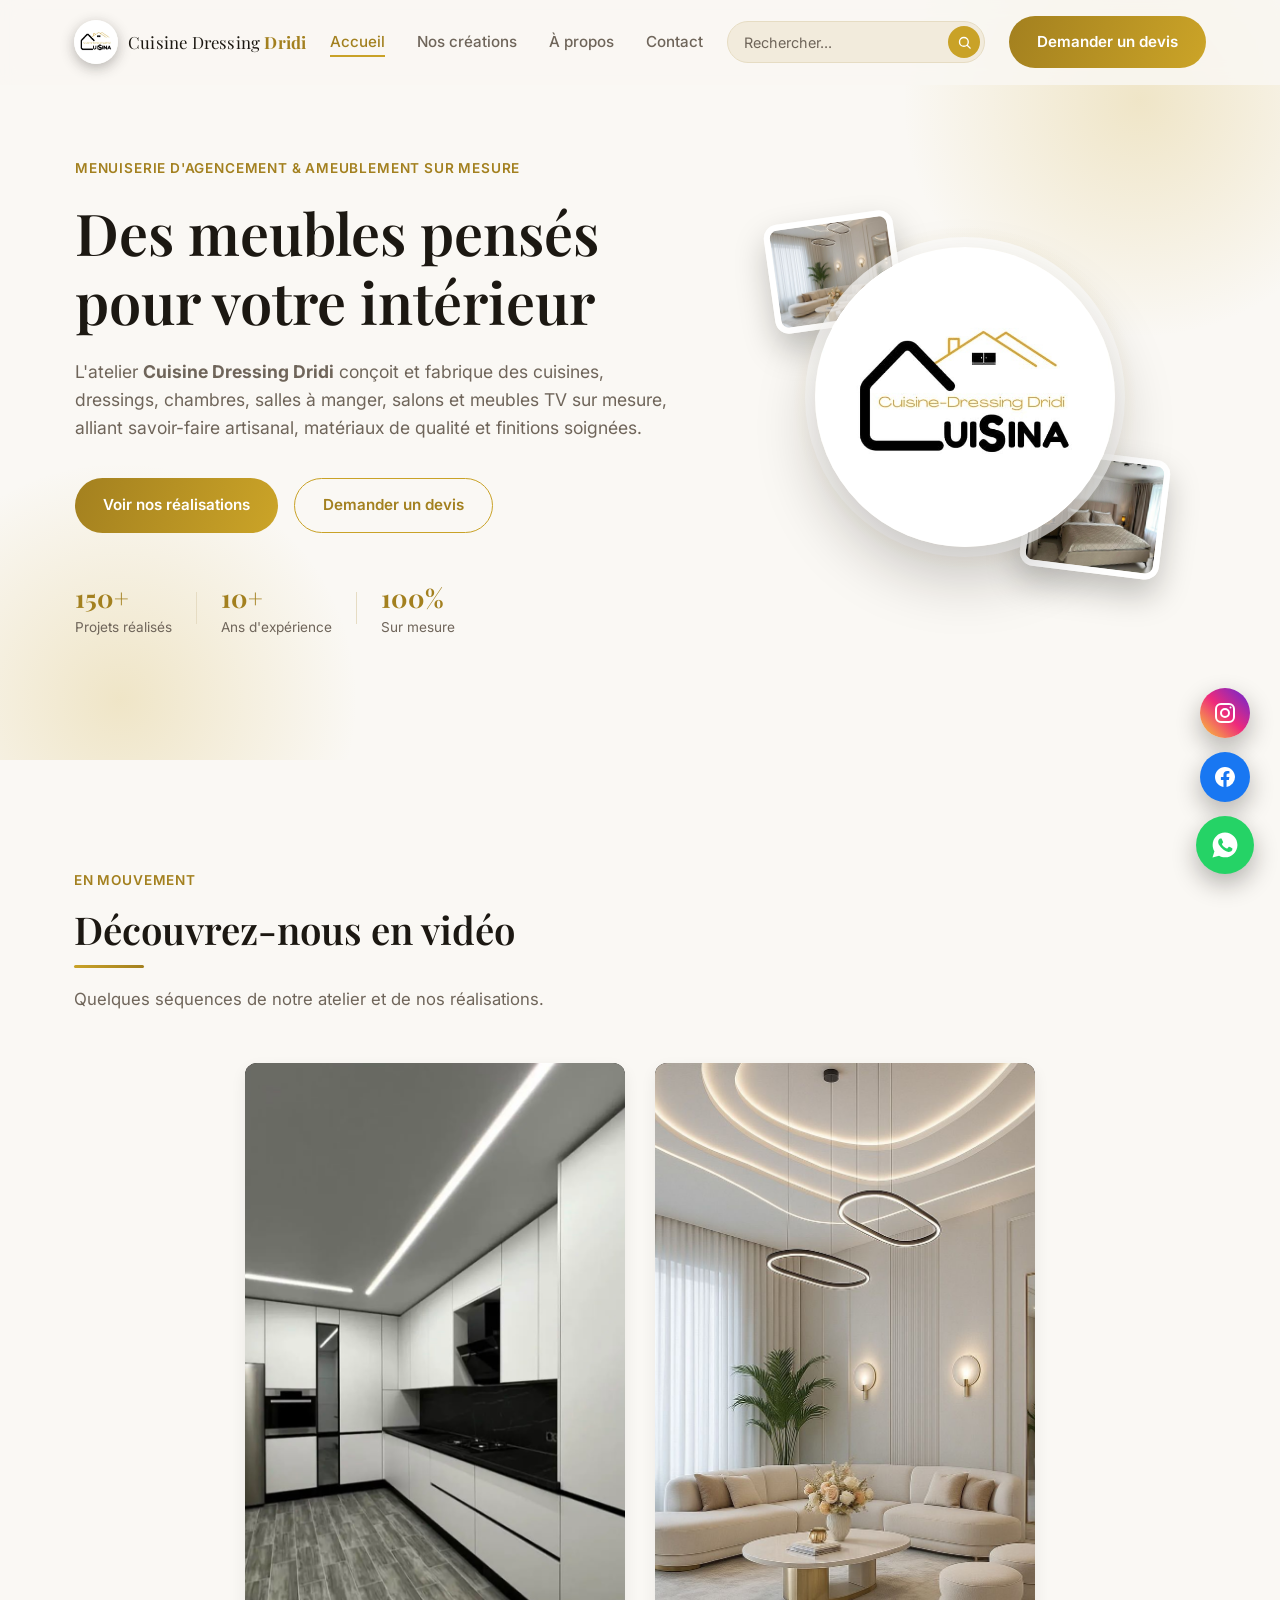
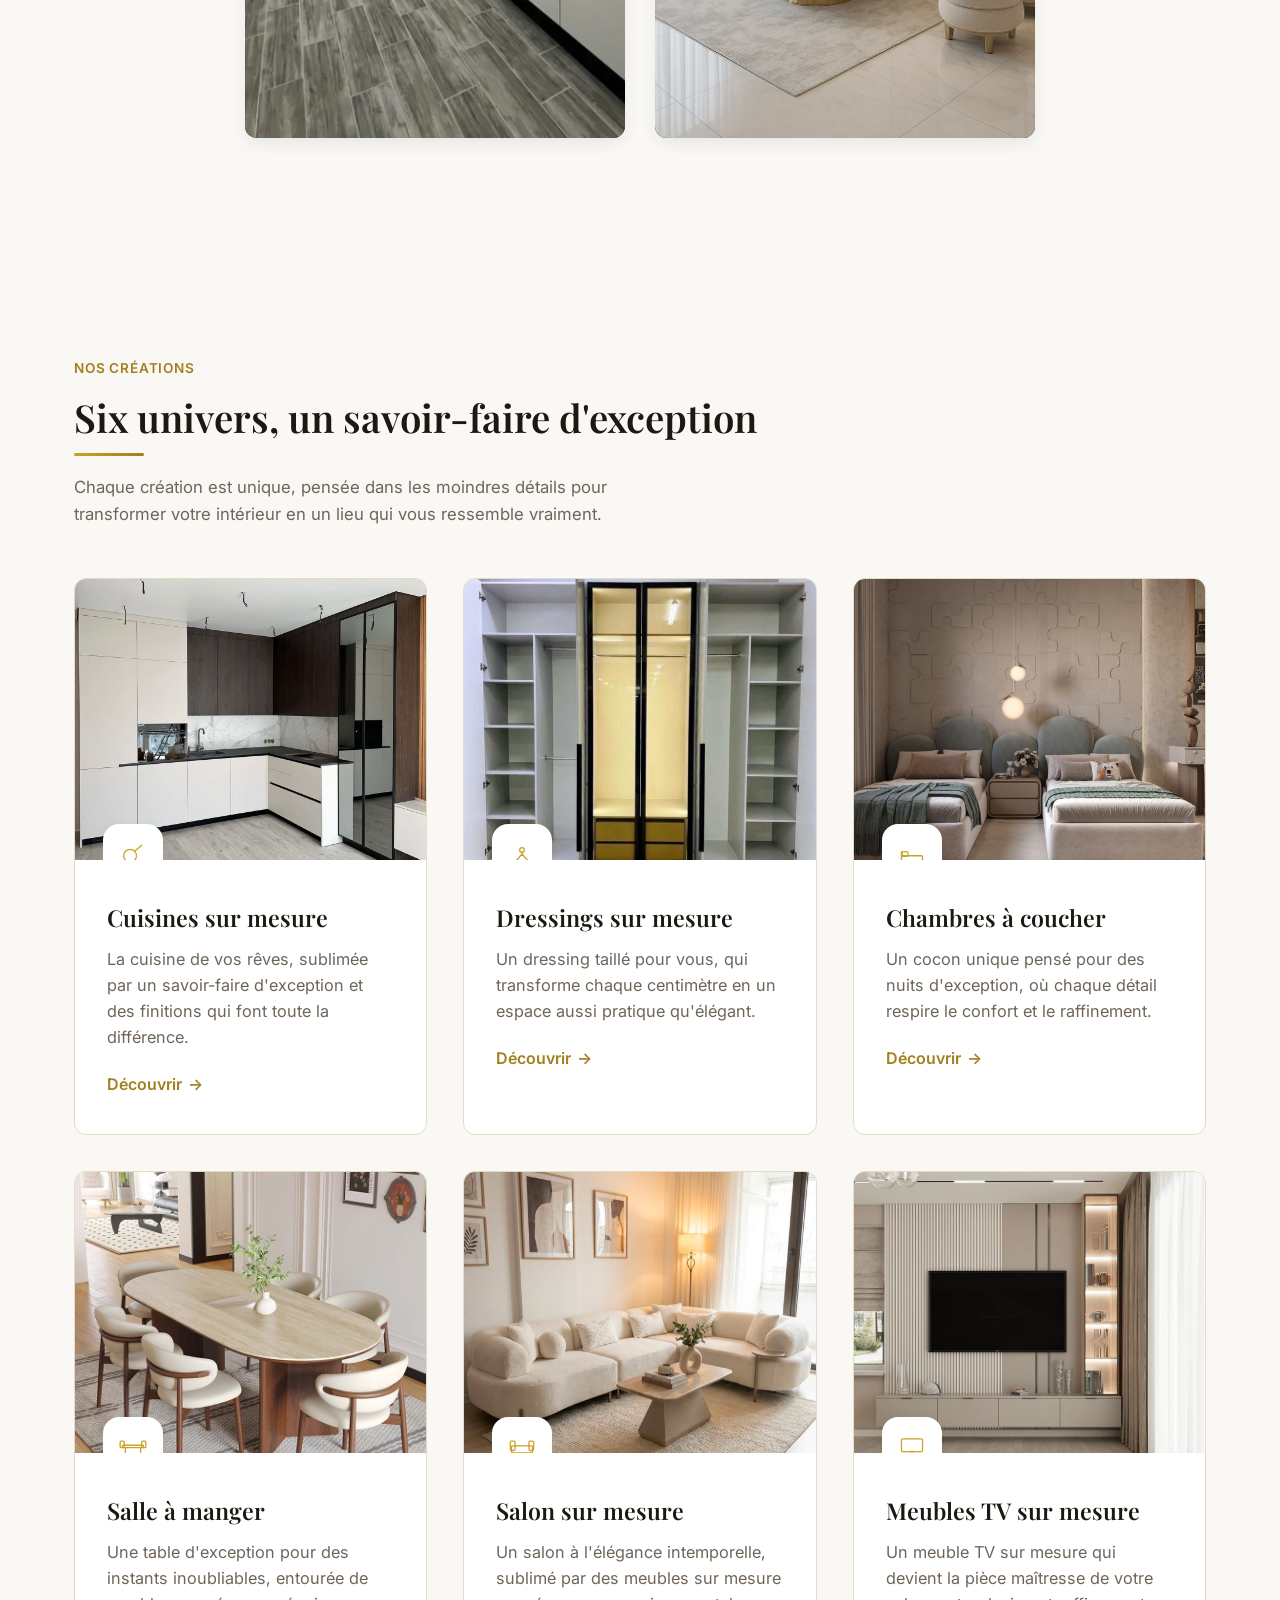
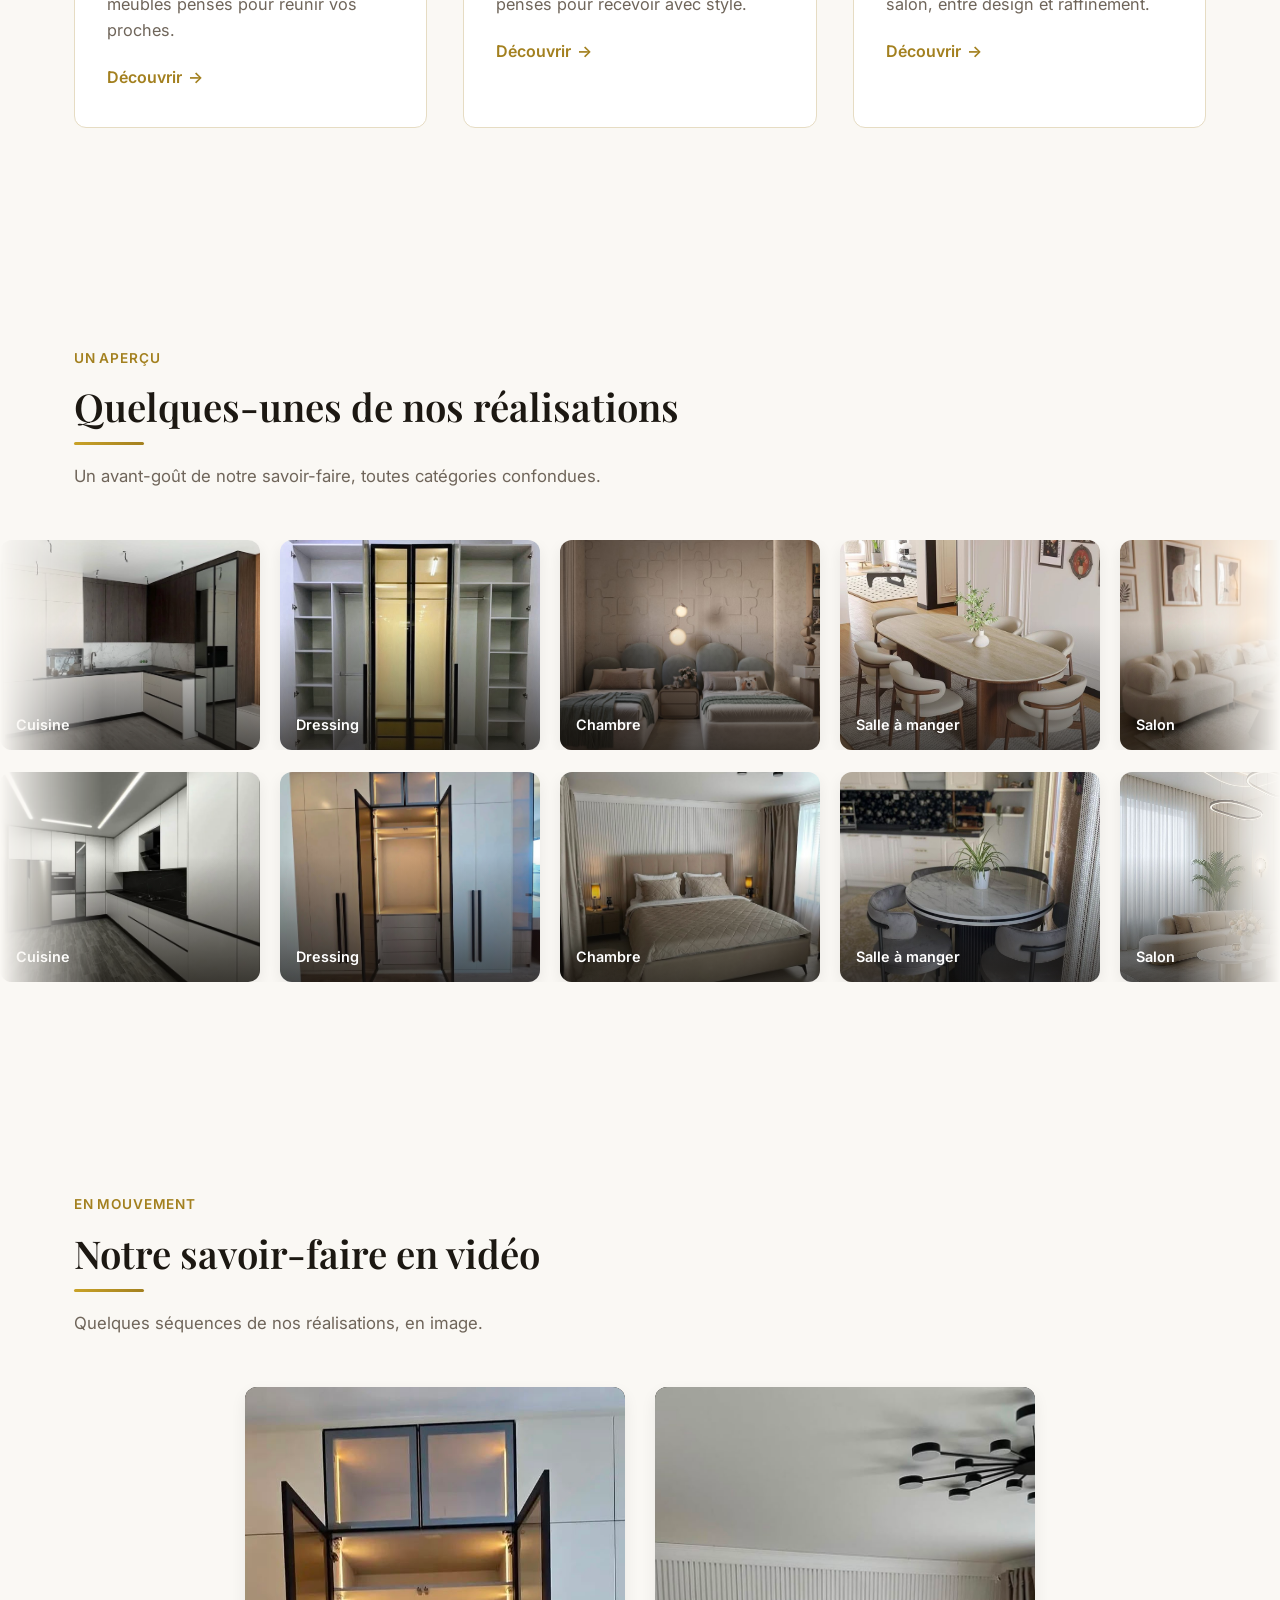
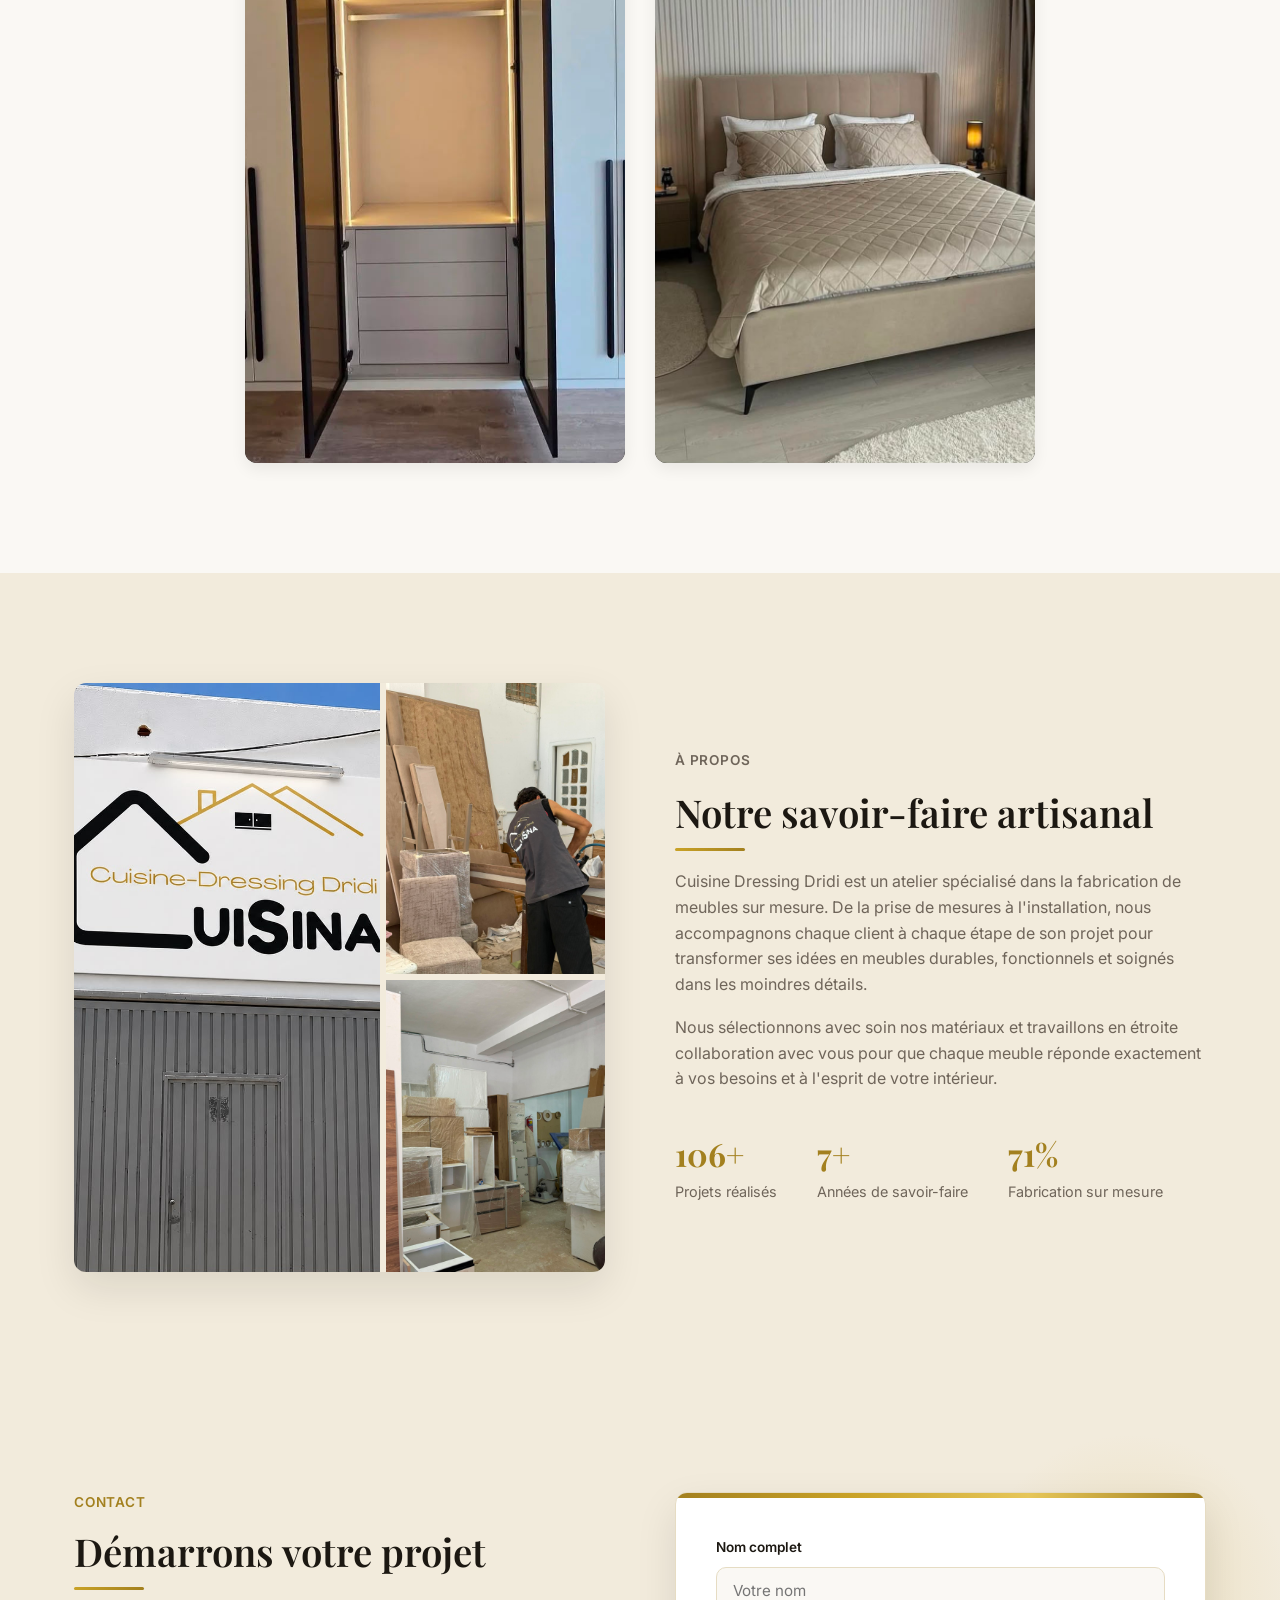
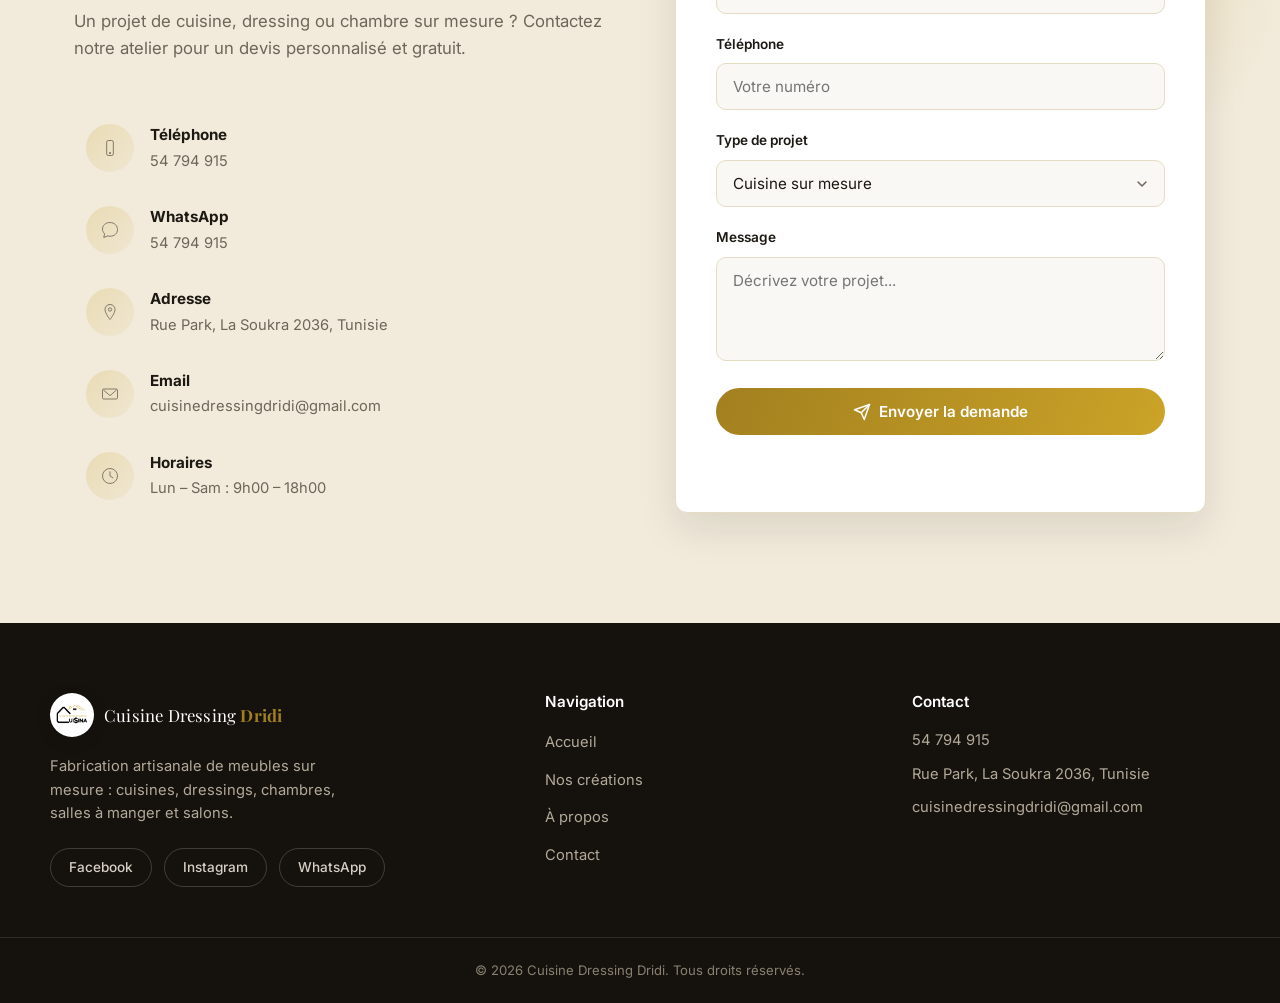
==== commit 31ab04b1: "Add hero photo collage, video sections, and atelier mosaic - Add a polaroid-style photo collage arou" ====
--- a/index.html
+++ b/index.html
@@ -64,10 +64,58 @@
           <a href="#creations" class="btn btn-primary">Voir nos réalisations</a>
           <a href="#contact" class="btn btn-outline">Demander un devis</a>
         </div>
+
+        <div class="hero-stats reveal">
+          <div class="hero-stat">
+            <span class="stat-number" data-count="150" data-suffix="+">0+</span>
+            <span class="stat-label">Projets réalisés</span>
+          </div>
+          <div class="hero-stat-divider"></div>
+          <div class="hero-stat">
+            <span class="stat-number" data-count="10" data-suffix="+">0+</span>
+            <span class="stat-label">Ans d'expérience</span>
+          </div>
+          <div class="hero-stat-divider"></div>
+          <div class="hero-stat">
+            <span class="stat-number" data-count="100" data-suffix="%">0%</span>
+            <span class="stat-label">Sur mesure</span>
+          </div>
+        </div>
       </div>
       <div class="hero-logo-col reveal">
-        <div class="hero-logo-badge">
-          <img src="images/logo%20.jpeg" alt="Cuisine Dressing Dridi">
+        <div class="hero-collage">
+          <div class="collage-photo collage-photo-1">
+            <img src="images/sallon/14.jpeg" alt="Salon sur mesure" loading="lazy">
+          </div>
+          <div class="collage-photo collage-photo-2">
+            <img src="images/chambre%20a%20coucher/10.jpeg" alt="Chambre sur mesure" loading="lazy">
+          </div>
+          <div class="hero-logo-badge">
+            <img src="images/logo%20.jpeg" alt="Cuisine Dressing Dridi">
+          </div>
+        </div>
+      </div>
+    </div>
+  </section>
+
+  <section class="section video-section-top">
+    <div class="container">
+      <p class="section-eyebrow reveal">En mouvement</p>
+      <h2 class="section-title reveal">Découvrez-nous en vidéo</h2>
+      <p class="section-lead reveal">
+        Quelques séquences de notre atelier et de nos réalisations.
+      </p>
+
+      <div class="video-grid">
+        <div class="video-card reveal">
+          <video autoplay muted loop playsinline poster="images/cuisine/cuisine%204/1.jpeg">
+            <source src="vidio/vidio%201%20.mp4" type="video/mp4">
+          </video>
+        </div>
+        <div class="video-card reveal">
+          <video autoplay muted loop playsinline poster="images/sallon/14.jpeg">
+            <source src="vidio/vidio%202.mp4" type="video/mp4">
+          </video>
         </div>
       </div>
     </div>
@@ -240,16 +288,44 @@
     </div>
   </section>
 
+  <section class="section">
+    <div class="container">
+      <p class="section-eyebrow reveal">En mouvement</p>
+      <h2 class="section-title reveal">Notre savoir-faire en vidéo</h2>
+      <p class="section-lead reveal">
+        Quelques séquences de nos réalisations, en image.
+      </p>
+
+      <div class="video-grid">
+        <div class="video-card reveal">
+          <video autoplay muted loop playsinline poster="images/dressing/4.jpeg">
+            <source src="vidio/vidio%203.mp4" type="video/mp4">
+          </video>
+        </div>
+        <div class="video-card reveal">
+          <video autoplay muted loop playsinline poster="images/chambre%20a%20coucher/10.jpeg">
+            <source src="vidio/vidio%204.mp4" type="video/mp4">
+          </video>
+        </div>
+      </div>
+    </div>
+  </section>
+
   <section class="section section-alt" id="atelier">
     <div class="container atelier-grid">
       <div class="atelier-media reveal">
-        <div class="img-placeholder" data-label="Photo de l'atelier à ajouter">
-          <svg viewBox="0 0 48 48" fill="none" stroke="currentColor" stroke-width="1.6">
-            <rect x="6" y="10" width="36" height="28" rx="2"></rect>
-            <path d="M6 30l10-10 8 8 8-8 10 10"></path>
-            <circle cx="16" cy="18" r="3"></circle>
-          </svg>
-          <span>Photo de l'atelier à ajouter</span>
+        <div class="atelier-photo-mosaic">
+          <div class="mosaic-main">
+            <img src="images/image%20de%20atelier/image%20principale%20de%20atelier%20.jpeg" alt="L'atelier Cuisine Dressing Dridi" loading="lazy">
+          </div>
+          <div class="mosaic-side">
+            <div class="mosaic-cell">
+              <img src="images/image%20de%20atelier/image%202.jpeg" alt="Notre atelier" loading="lazy">
+            </div>
+            <div class="mosaic-cell">
+              <img src="images/image%20de%20atelier/image%203.jpeg" alt="Notre atelier" loading="lazy">
+            </div>
+          </div>
         </div>
       </div>
       <div class="atelier-content reveal">
@@ -343,7 +419,10 @@
           <label for="message">Message</label>
           <textarea id="message" name="message" rows="4" placeholder="Décrivez votre projet..." required></textarea>
         </div>
-        <button type="submit" class="btn btn-primary btn-block">Envoyer la demande</button>
+        <button type="submit" class="btn btn-primary btn-block">
+          <svg viewBox="0 0 24 24" fill="none" stroke="currentColor" stroke-width="2" stroke-linecap="round" stroke-linejoin="round"><line x1="22" y1="2" x2="11" y2="13"></line><polygon points="22 2 15 22 11 13 2 9 22 2"></polygon></svg>
+          Envoyer la demande
+        </button>
         <p class="form-feedback" id="formFeedback" role="status"></p>
       </form>
     </div>
@@ -390,9 +469,17 @@
   </div>
 </footer>
 
-<a href="https://wa.me/21654794915" target="_blank" rel="noopener" class="whatsapp-float" aria-label="Contacter sur WhatsApp">
-  <svg viewBox="0 0 24 24" fill="currentColor"><path d="M12.04 2C6.58 2 2.13 6.45 2.13 11.91c0 1.85.5 3.58 1.43 5.06L2 22l5.25-1.38c1.42.78 3.04 1.22 4.79 1.22 5.46 0 9.91-4.45 9.91-9.91S17.5 2 12.04 2zm5.81 14.07c-.24.68-1.38 1.32-1.9 1.39-.49.07-1.1.1-1.78-.11-.41-.13-.94-.3-1.62-.6-2.85-1.23-4.71-4.1-4.85-4.29-.14-.19-1.16-1.54-1.16-2.94 0-1.4.73-2.08 1-2.36.27-.28.58-.35.78-.35.2 0 .39 0 .56.01.18.01.42-.07.66.5.24.58.82 2 .9 2.14.07.14.12.31.02.5-.1.19-.15.31-.29.48-.14.17-.3.38-.43.51-.14.14-.28.29-.12.57.16.28.71 1.18 1.53 1.91 1.05.93 1.94 1.22 2.22 1.36.28.14.45.12.62-.07.17-.19.7-.81.89-1.09.19-.28.38-.23.63-.14.25.09 1.6.76 1.87.9.27.14.45.21.52.33.07.12.07.65-.17 1.33z"></path></svg>
-</a>
+<div class="social-float">
+  <a href="https://instagram.com/cuisine_dressing_dridi" target="_blank" rel="noopener" class="social-float-btn instagram-float" aria-label="Suivez-nous sur Instagram">
+    <svg viewBox="0 0 24 24" fill="none" stroke="currentColor" stroke-width="2" stroke-linecap="round" stroke-linejoin="round"><rect x="3" y="3" width="18" height="18" rx="5"></rect><circle cx="12" cy="12" r="4"></circle><circle cx="17.5" cy="6.5" r="1" fill="currentColor" stroke="none"></circle></svg>
+  </a>
+  <a href="https://www.facebook.com/cuisina123" target="_blank" rel="noopener" class="social-float-btn facebook-float" aria-label="Suivez-nous sur Facebook">
+    <svg viewBox="0 0 24 24" fill="currentColor"><path d="M22 12.06C22 6.5 17.5 2 12 2S2 6.5 2 12.06c0 5 3.66 9.13 8.44 9.88v-7H7.9v-2.88h2.54V9.84c0-2.5 1.49-3.89 3.78-3.89 1.09 0 2.23.2 2.23.2v2.45h-1.26c-1.24 0-1.63.77-1.63 1.56v1.88h2.78l-.44 2.88h-2.34v7A10 10 0 0 0 22 12.06Z"></path></svg>
+  </a>
+  <a href="https://wa.me/21654794915" target="_blank" rel="noopener" class="social-float-btn whatsapp-float" aria-label="Contacter sur WhatsApp">
+    <svg viewBox="0 0 24 24" fill="currentColor"><path d="M12.04 2C6.58 2 2.13 6.45 2.13 11.91c0 1.85.5 3.58 1.43 5.06L2 22l5.25-1.38c1.42.78 3.04 1.22 4.79 1.22 5.46 0 9.91-4.45 9.91-9.91S17.5 2 12.04 2zm5.81 14.07c-.24.68-1.38 1.32-1.9 1.39-.49.07-1.1.1-1.78-.11-.41-.13-.94-.3-1.62-.6-2.85-1.23-4.71-4.1-4.85-4.29-.14-.19-1.16-1.54-1.16-2.94 0-1.4.73-2.08 1-2.36.27-.28.58-.35.78-.35.2 0 .39 0 .56.01.18.01.42-.07.66.5.24.58.82 2 .9 2.14.07.14.12.31.02.5-.1.19-.15.31-.29.48-.14.17-.3.38-.43.51-.14.14-.28.29-.12.57.16.28.71 1.18 1.53 1.91 1.05.93 1.94 1.22 2.22 1.36.28.14.45.12.62-.07.17-.19.7-.81.89-1.09.19-.28.38-.23.63-.14.25.09 1.6.76 1.87.9.27.14.45.21.52.33.07.12.07.65-.17 1.33z"></path></svg>
+  </a>
+</div>
 
 <script src="js/search.js"></script>
 <script src="js/main.js"></script>
--- a/css/style.css
+++ b/css/style.css
@@ -81,6 +81,12 @@
   white-space: nowrap;
 }
 
+.btn svg {
+  width: 18px;
+  height: 18px;
+  flex-shrink: 0;
+}
+
 .btn-primary {
   background: linear-gradient(110deg, var(--color-gold-dark), var(--color-gold) 45%, #e6c659 55%, var(--color-gold-dark));
   background-size: 220% 100%;
@@ -346,7 +352,8 @@
 /* Hero */
 .hero {
   position: relative;
-  min-height: 100vh;
+  min-height: min(100vh, 760px);
+  padding-bottom: 50px;
   display: flex;
   align-items: center;
   overflow: hidden;
@@ -423,13 +430,82 @@
   flex-wrap: wrap;
 }
 
+.hero-stats {
+  display: flex;
+  align-items: center;
+  gap: 24px;
+  margin-top: 44px;
+  flex-wrap: wrap;
+}
+
+.hero-stat {
+  display: flex;
+  flex-direction: column;
+}
+
+.hero-stat .stat-number {
+  font-size: 1.6rem;
+}
+
+.hero-stat .stat-label {
+  font-size: 0.85rem;
+  white-space: nowrap;
+}
+
+.hero-stat-divider {
+  width: 1px;
+  height: 32px;
+  background: var(--color-border);
+}
+
 .hero-logo-col {
   display: flex;
   justify-content: center;
+}
+
+.hero-collage {
+  position: relative;
+  width: 300px;
+  height: 300px;
+}
+
+.collage-photo {
+  position: absolute;
+  z-index: 1;
+  border-radius: 14px;
+  border: 6px solid var(--color-white);
+  box-shadow: 0 16px 32px rgba(21, 18, 14, 0.25);
+  overflow: hidden;
+  animation: float 7s ease-in-out infinite;
+}
+
+.collage-photo img {
+  display: block;
+  width: 100%;
+  height: 100%;
+  object-fit: cover;
+}
+
+.collage-photo-1 {
+  width: 130px;
+  height: 110px;
+  top: -30px;
+  left: -46px;
+  transform: rotate(-8deg);
+}
+
+.collage-photo-2 {
+  width: 140px;
+  height: 120px;
+  bottom: -26px;
+  right: -50px;
+  transform: rotate(7deg);
+  animation-delay: -3.5s;
 }
 
 .hero-logo-badge {
   position: relative;
+  z-index: 2;
   width: 300px;
   height: 300px;
   animation: float 6s ease-in-out infinite;
@@ -793,6 +869,37 @@
   color: #fff;
   font-weight: 600;
   font-size: 0.9rem;
+}
+
+/* Vidéos de réalisations */
+.video-grid {
+  display: flex;
+  flex-wrap: wrap;
+  justify-content: center;
+  gap: 30px;
+}
+
+.video-card {
+  position: relative;
+  width: min(100%, 380px);
+  aspect-ratio: 9 / 16;
+  border-radius: var(--radius);
+  overflow: hidden;
+  box-shadow: var(--shadow-sm);
+  background: var(--color-dark);
+  transition: var(--transition);
+}
+
+.video-card:hover {
+  transform: translateY(-6px);
+  box-shadow: var(--shadow);
+}
+
+.video-card video {
+  width: 100%;
+  height: 100%;
+  object-fit: cover;
+  display: block;
 }
 
 /* Atelier / About */
@@ -862,6 +969,40 @@
   min-height: 380px;
 }
 
+.atelier-photo-mosaic {
+  display: grid;
+  grid-template-columns: 1.4fr 1fr;
+  gap: 6px;
+  min-height: 380px;
+  border-radius: var(--radius);
+  overflow: hidden;
+  box-shadow: var(--shadow);
+}
+
+.mosaic-side {
+  display: grid;
+  grid-template-rows: 1fr 1fr;
+  gap: 6px;
+}
+
+.mosaic-main,
+.mosaic-cell {
+  overflow: hidden;
+}
+
+.mosaic-main img,
+.mosaic-cell img {
+  display: block;
+  width: 100%;
+  height: 100%;
+  object-fit: cover;
+  transition: transform 0.5s ease;
+}
+
+.atelier-photo-mosaic:hover img {
+  transform: scale(1.05);
+}
+
 /* Gallery */
 .filters {
   display: flex;
@@ -973,33 +1114,60 @@
   white-space: nowrap;
 }
 
-/* WhatsApp floating button */
-.whatsapp-float {
+/* Boutons flottants réseaux sociaux */
+.social-float {
   position: fixed;
   bottom: 26px;
   right: 26px;
+  z-index: 900;
+  display: flex;
+  flex-direction: column;
+  align-items: center;
+  gap: 14px;
+}
+
+.social-float-btn {
+  width: 50px;
+  height: 50px;
+  border-radius: 50%;
+  color: #fff;
+  display: flex;
+  align-items: center;
+  justify-content: center;
+  box-shadow: 0 10px 24px rgba(21, 18, 14, 0.3);
+  animation: float-wa 3s ease-in-out infinite;
+  transition: transform 0.3s ease, box-shadow 0.3s ease;
+}
+
+.social-float-btn svg {
+  width: 24px;
+  height: 24px;
+}
+
+.social-float-btn:hover {
+  transform: scale(1.1);
+  box-shadow: 0 14px 30px rgba(21, 18, 14, 0.35);
+}
+
+.instagram-float {
+  background: linear-gradient(45deg, #f9ce34, #ee2a7b, #6228d7);
+  animation-delay: -2s;
+}
+
+.facebook-float {
+  background: #1877f2;
+  animation-delay: -1s;
+}
+
+.whatsapp-float {
   width: 58px;
   height: 58px;
-  border-radius: 50%;
   background: #25d366;
-  color: #fff;
-  display: flex;
-  align-items: center;
-  justify-content: center;
-  box-shadow: 0 10px 24px rgba(21, 18, 14, 0.3);
-  z-index: 900;
-  animation: float-wa 3s ease-in-out infinite;
-  transition: transform 0.3s ease, box-shadow 0.3s ease;
 }
 
 .whatsapp-float svg {
   width: 30px;
   height: 30px;
-}
-
-.whatsapp-float:hover {
-  transform: scale(1.08);
-  box-shadow: 0 14px 30px rgba(21, 18, 14, 0.35);
 }
 
 @keyframes float-wa {
@@ -1169,33 +1337,55 @@
 
 /* Contact */
 .contact-grid {
+  position: relative;
   display: grid;
   grid-template-columns: 1fr 1fr;
   gap: 70px;
 }
 
+.contact-grid::before {
+  content: '';
+  position: absolute;
+  top: -60px;
+  right: -60px;
+  width: 320px;
+  height: 320px;
+  border-radius: 50%;
+  background: radial-gradient(circle, rgba(201, 162, 39, 0.16), transparent 70%);
+  z-index: 0;
+}
+
 .contact-list {
   margin-top: 30px;
   display: flex;
   flex-direction: column;
-  gap: 22px;
+  gap: 8px;
 }
 
 .contact-list li {
   display: flex;
-  align-items: flex-start;
+  align-items: center;
   gap: 16px;
+  padding: 12px;
+  border-radius: var(--radius);
+  transition: var(--transition);
+}
+
+.contact-list li:hover {
+  background: var(--color-white);
+  box-shadow: var(--shadow-sm);
+  transform: translateX(4px);
 }
 
 .contact-icon {
   display: flex;
   align-items: center;
   justify-content: center;
-  width: 44px;
-  height: 44px;
-  border-radius: 12px;
-  background: var(--color-white);
-  color: var(--color-gold);
+  width: 48px;
+  height: 48px;
+  border-radius: 50%;
+  background: linear-gradient(135deg, rgba(201, 162, 39, 0.22), rgba(201, 162, 39, 0.06));
+  color: var(--color-gold-dark);
   flex-shrink: 0;
 }
 
@@ -1224,11 +1414,24 @@
 }
 
 .contact-form {
+  position: relative;
+  z-index: 1;
+  overflow: hidden;
   background: var(--color-white);
   border: 1px solid var(--color-border);
   border-radius: var(--radius);
-  padding: 40px;
-  box-shadow: var(--shadow-sm);
+  padding: 44px 40px 40px;
+  box-shadow: var(--shadow);
+}
+
+.contact-form::before {
+  content: '';
+  position: absolute;
+  top: 0;
+  left: 0;
+  right: 0;
+  height: 5px;
+  background: linear-gradient(90deg, var(--color-gold-dark), var(--color-gold), #e6c659, var(--color-gold-dark));
 }
 
 .form-row {
@@ -1246,15 +1449,25 @@
 .form-row select,
 .form-row textarea {
   width: 100%;
-  padding: 12px 14px;
+  padding: 13px 16px;
   border: 1.5px solid var(--color-border);
-  border-radius: 8px;
+  border-radius: 10px;
   font-family: inherit;
   font-size: 0.95rem;
   background: var(--color-bg);
   color: var(--color-text);
   transition: var(--transition);
   resize: vertical;
+}
+
+.form-row select {
+  appearance: none;
+  background-image: url("data:image/svg+xml,%3Csvg xmlns='http://www.w3.org/2000/svg' viewBox='0 0 24 24' fill='none' stroke='%236f655a' stroke-width='2.2' stroke-linecap='round' stroke-linejoin='round'%3E%3Cpolyline points='6 9 12 15 18 9'%3E%3C/polyline%3E%3C/svg%3E");
+  background-repeat: no-repeat;
+  background-position: right 14px center;
+  background-size: 16px;
+  padding-right: 42px;
+  cursor: pointer;
 }
 
 .form-row input:focus,
@@ -1262,6 +1475,7 @@
 .form-row textarea:focus {
   outline: none;
   border-color: var(--color-gold);
+  box-shadow: 0 0 0 4px rgba(201, 162, 39, 0.15);
 }
 
 .form-feedback {
@@ -1392,6 +1606,25 @@
     order: -1;
   }
 
+  .hero-collage {
+    width: 220px;
+    height: 220px;
+  }
+
+  .collage-photo-1 {
+    width: 95px;
+    height: 80px;
+    top: -20px;
+    left: -30px;
+  }
+
+  .collage-photo-2 {
+    width: 100px;
+    height: 88px;
+    bottom: -18px;
+    right: -32px;
+  }
+
   .hero-logo-badge {
     width: 220px;
     height: 220px;
@@ -1403,6 +1636,10 @@
   }
 
   .hero-actions {
+    justify-content: center;
+  }
+
+  .hero-stats {
     justify-content: center;
   }
 
@@ -1412,6 +1649,10 @@
     gap: 50px;
   }
 
+  .atelier-photo-mosaic {
+    min-height: 280px;
+  }
+
   .gallery-grid,
   .photo-grid {
     grid-template-columns: repeat(2, 1fr);
@@ -1428,6 +1669,10 @@
 
 @media (max-width: 760px) {
   .btn-nav {
+    display: none;
+  }
+
+  .contact-grid::before {
     display: none;
   }
 
@@ -1542,11 +1787,25 @@
     right: 16px;
   }
 
+  .social-float {
+    bottom: 18px;
+    right: 18px;
+    gap: 10px;
+  }
+
+  .social-float-btn {
+    width: 44px;
+    height: 44px;
+  }
+
+  .social-float-btn svg {
+    width: 20px;
+    height: 20px;
+  }
+
   .whatsapp-float {
     width: 50px;
     height: 50px;
-    bottom: 18px;
-    right: 18px;
   }
 
   .whatsapp-float svg {
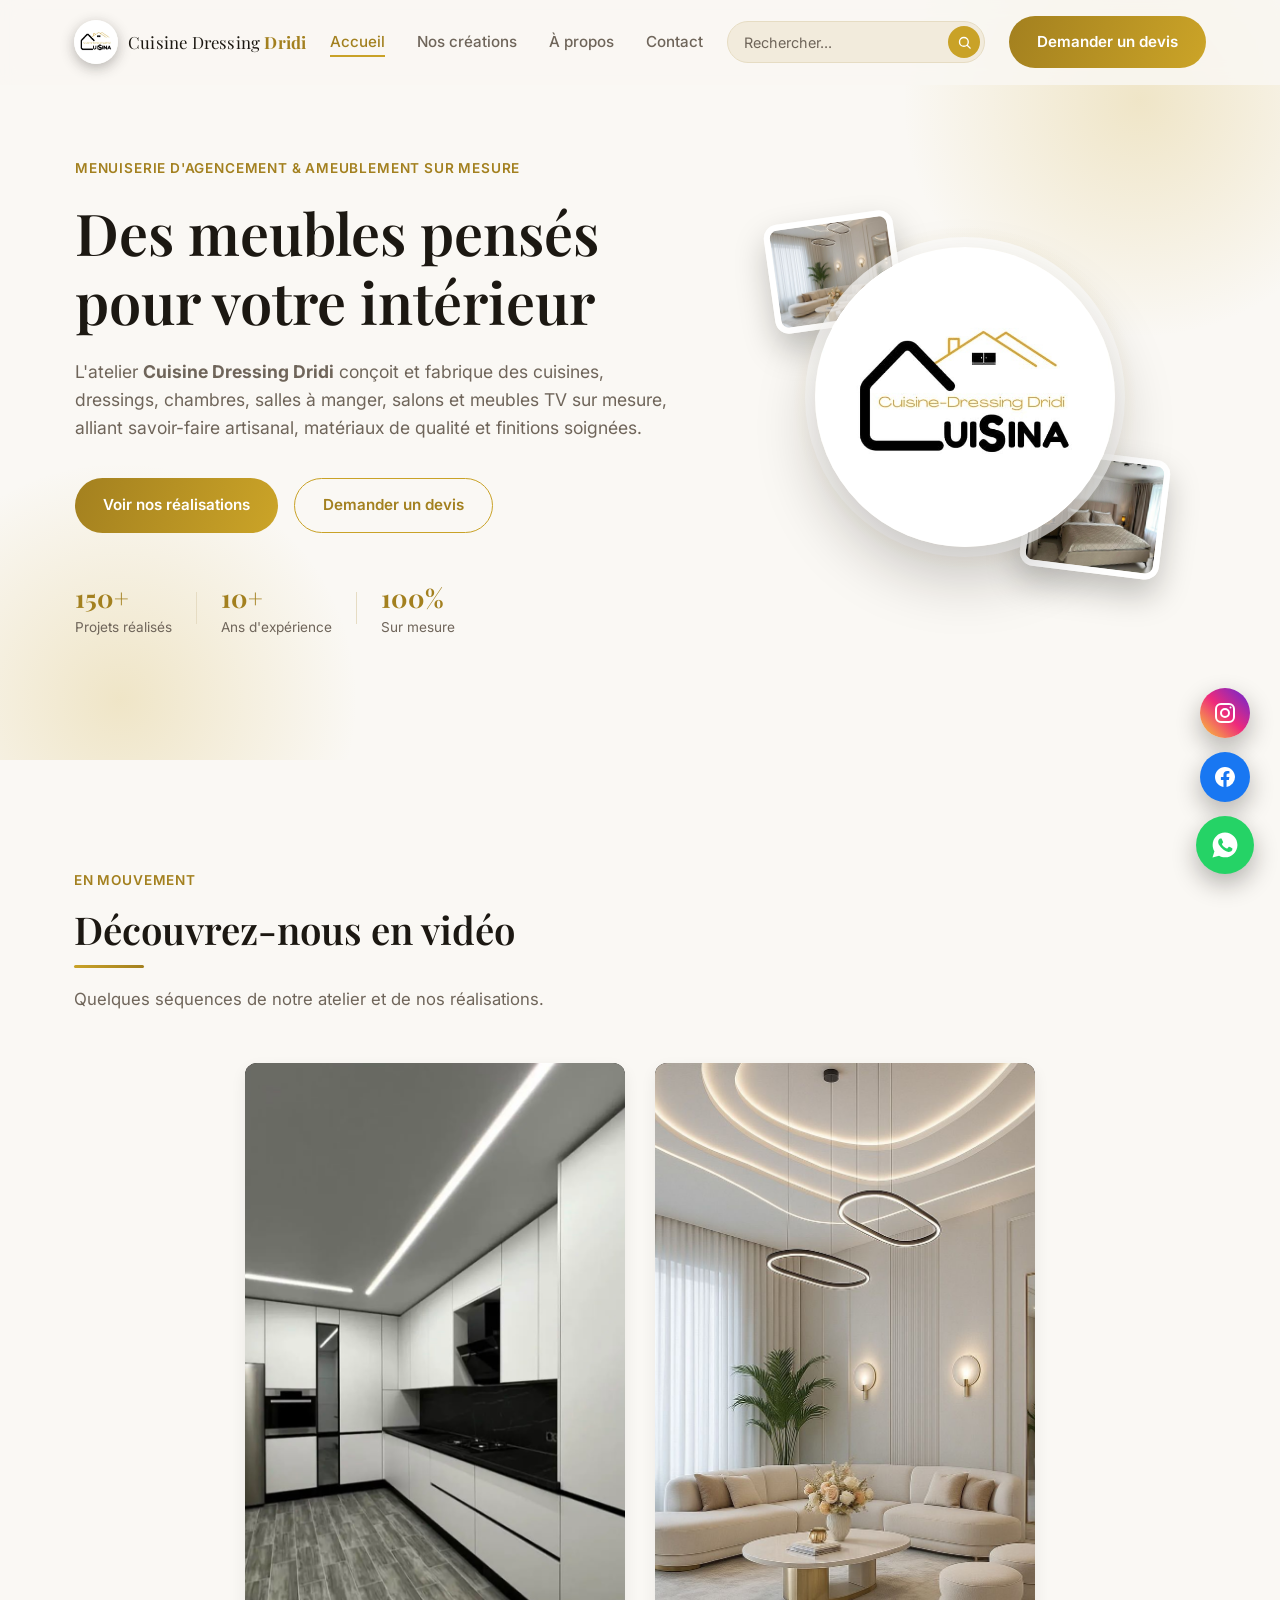
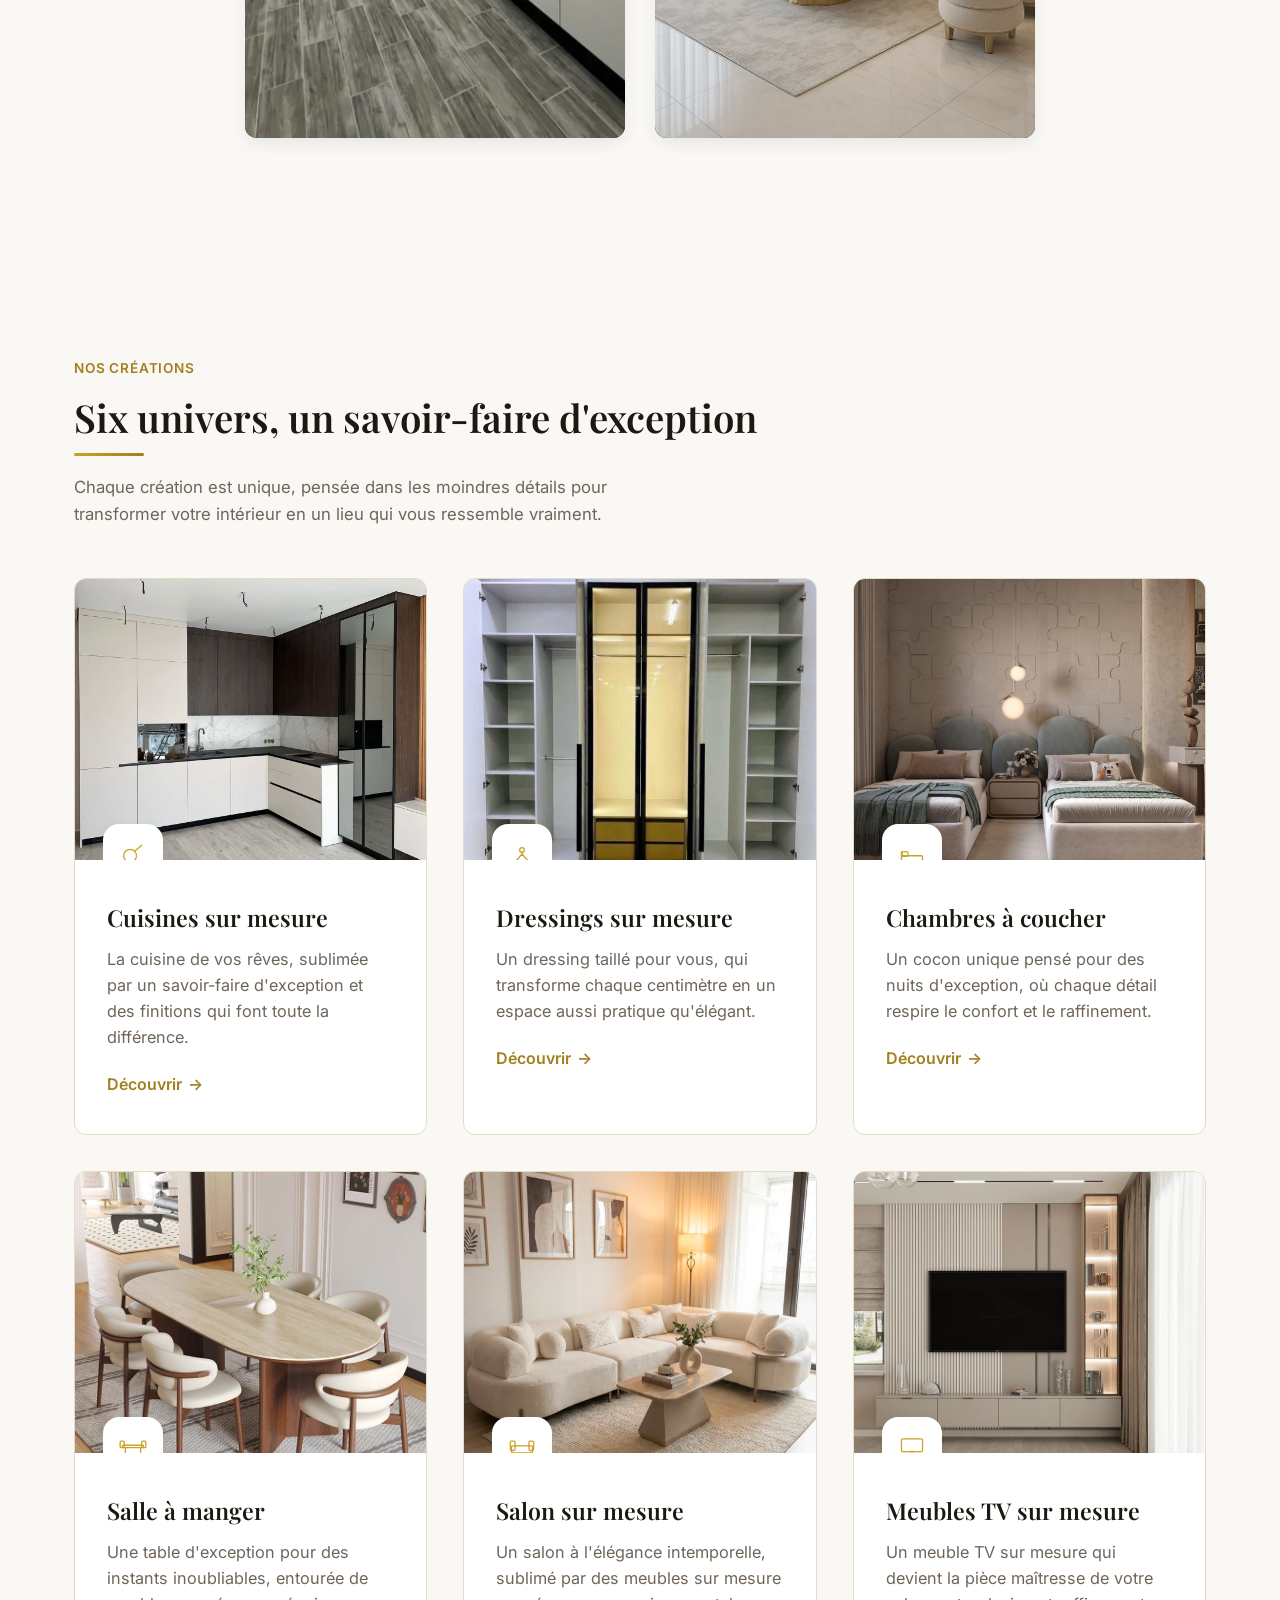
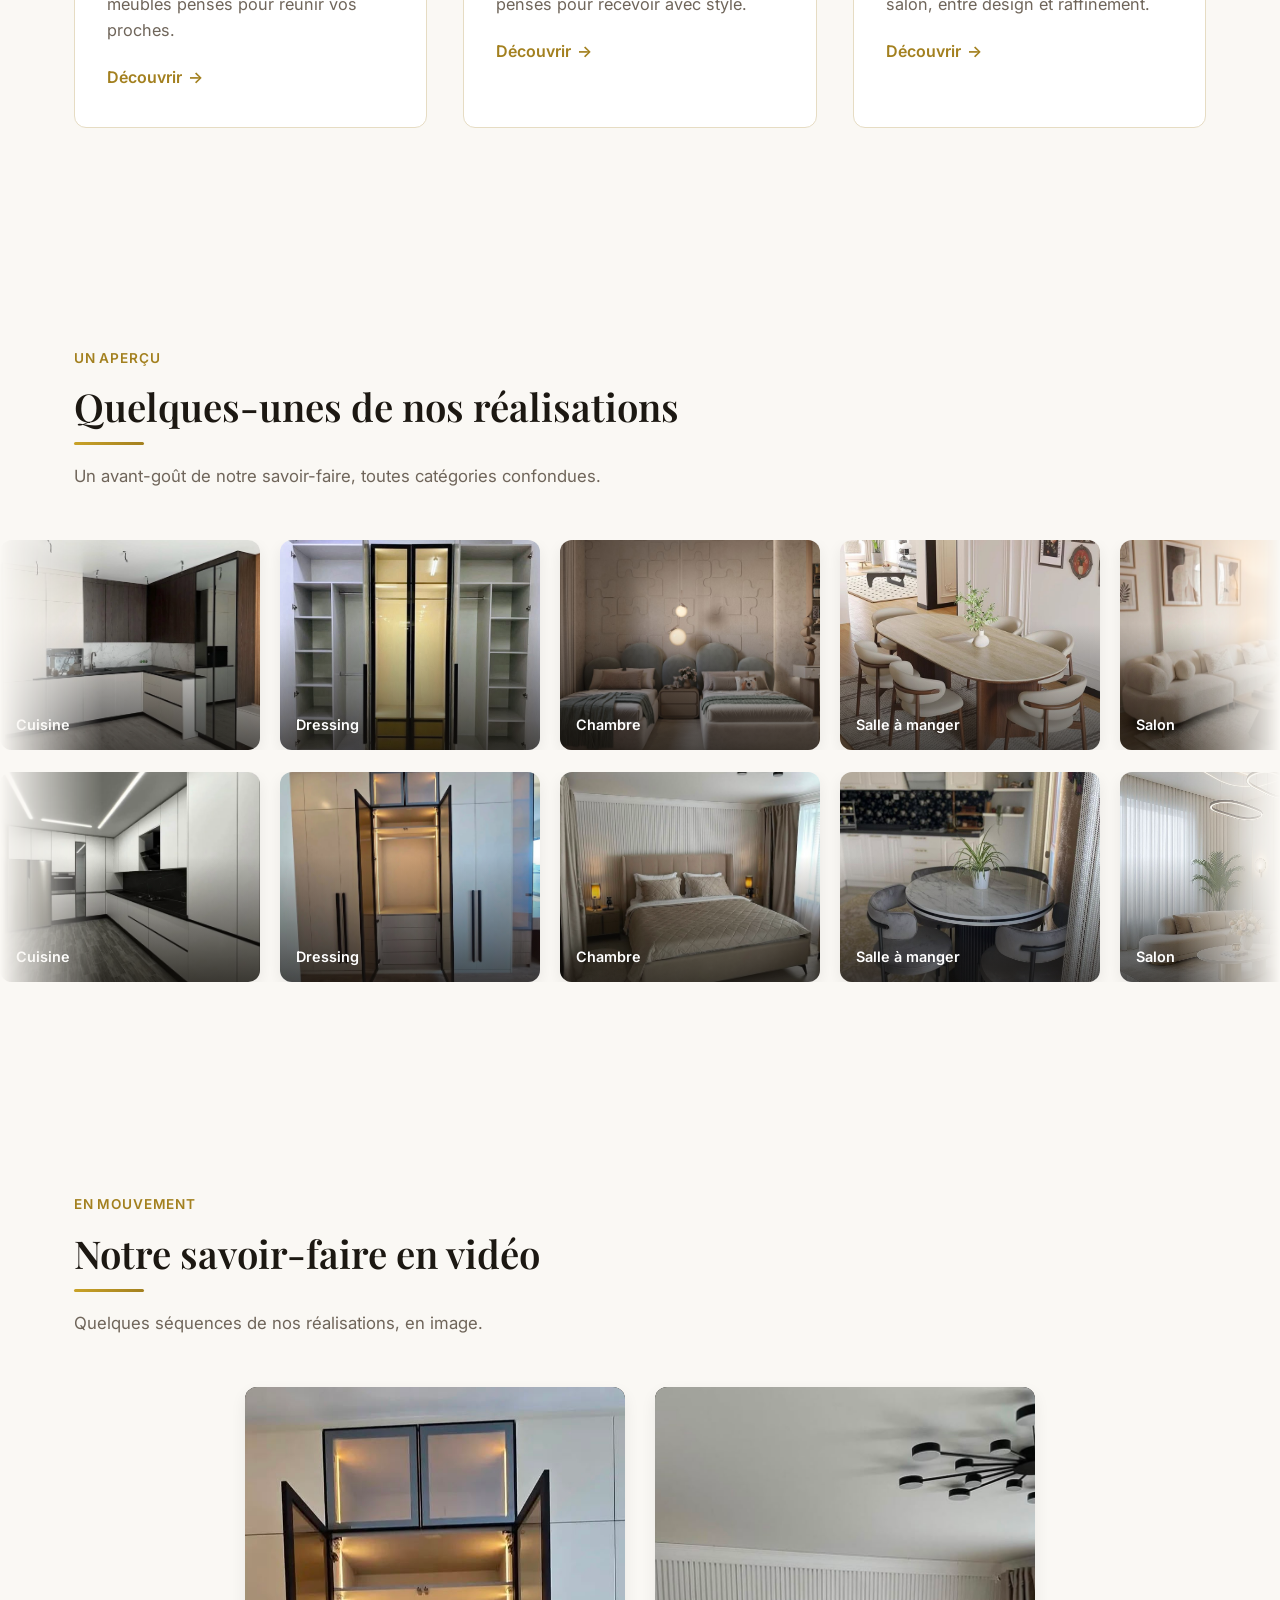
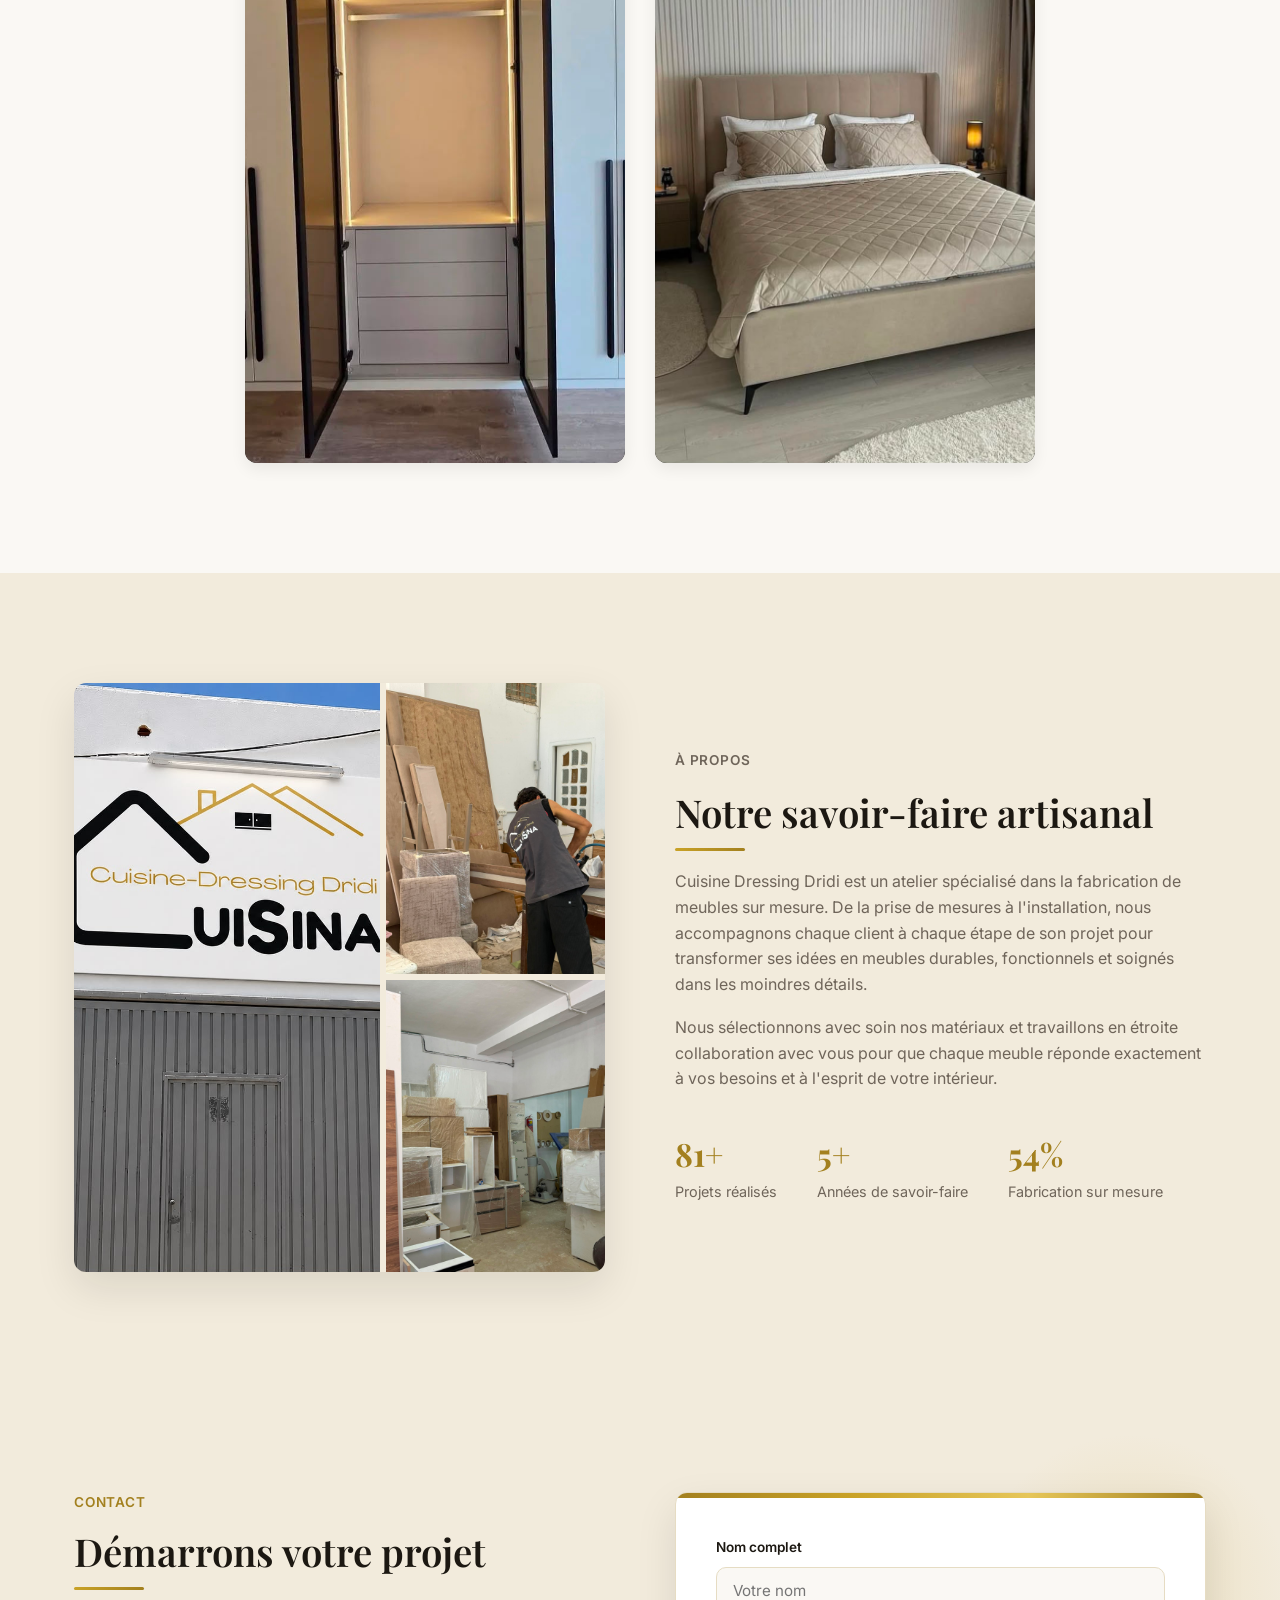
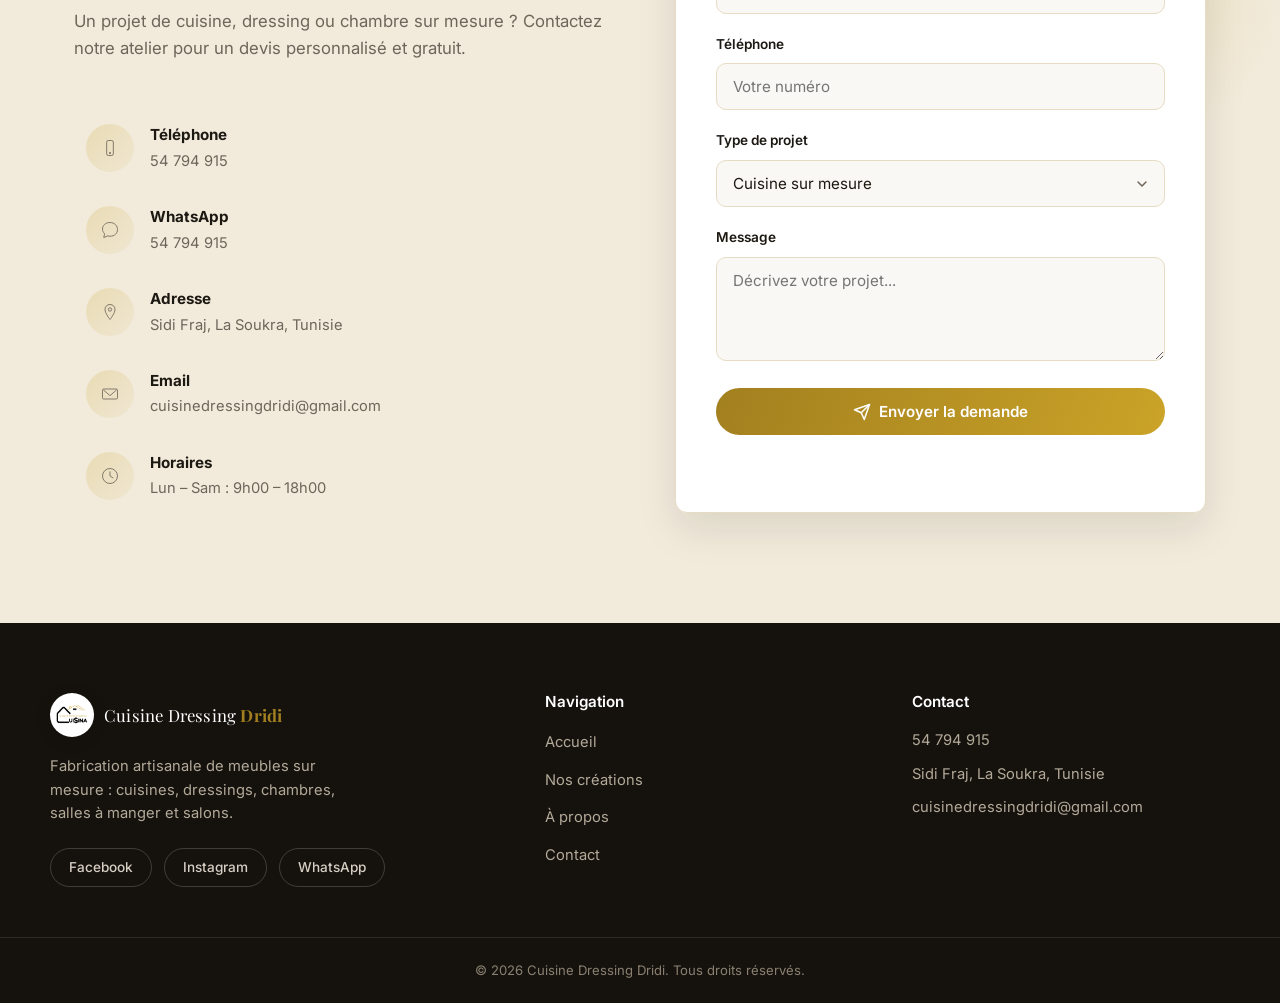
==== commit fb7c0b2d: "Update business address to Sidi Fraj, La Soukra Corrects the contact section and footer across all p" ====
--- a/index.html
+++ b/index.html
@@ -381,7 +381,7 @@
           </li>
           <li>
             <span class="contact-icon"><svg viewBox="0 0 48 48" fill="none" stroke="currentColor" stroke-width="2"><path d="M24 6c-7 0-12 5-12 12 0 9 12 24 12 24s12-15 12-24c0-7-5-12-12-12z"></path><circle cx="24" cy="18" r="4"></circle></svg></span>
-            <div><strong>Adresse</strong><a href="https://www.google.com/maps/search/?api=1&query=Rue%20Park%2C%20La%20Soukra%202036%2C%20Tunisie" target="_blank" rel="noopener">Rue Park, La Soukra 2036, Tunisie</a></div>
+            <div><strong>Adresse</strong><a href="https://www.google.com/maps/search/?api=1&query=Sidi%20Fraj%2C%20La%20Soukra%2C%20Tunisie" target="_blank" rel="noopener">Sidi Fraj, La Soukra, Tunisie</a></div>
           </li>
           <li>
             <span class="contact-icon"><svg viewBox="0 0 48 48" fill="none" stroke="currentColor" stroke-width="2"><rect x="6" y="12" width="36" height="24" rx="3"></rect><path d="M8 14l16 14 16-14"></path></svg></span>
@@ -458,7 +458,7 @@
     <div class="footer-contact">
       <h4>Contact</h4>
       <p><a href="tel:+21654794915">54 794 915</a></p>
-      <p><a href="https://www.google.com/maps/search/?api=1&query=Rue%20Park%2C%20La%20Soukra%202036%2C%20Tunisie" target="_blank" rel="noopener">Rue Park, La Soukra 2036, Tunisie</a></p>
+      <p><a href="https://www.google.com/maps/search/?api=1&query=Sidi%20Fraj%2C%20La%20Soukra%2C%20Tunisie" target="_blank" rel="noopener">Sidi Fraj, La Soukra, Tunisie</a></p>
       <p><a href="mailto:cuisinedressingdridi@gmail.com">cuisinedressingdridi@gmail.com</a></p>
     </div>
   </div>
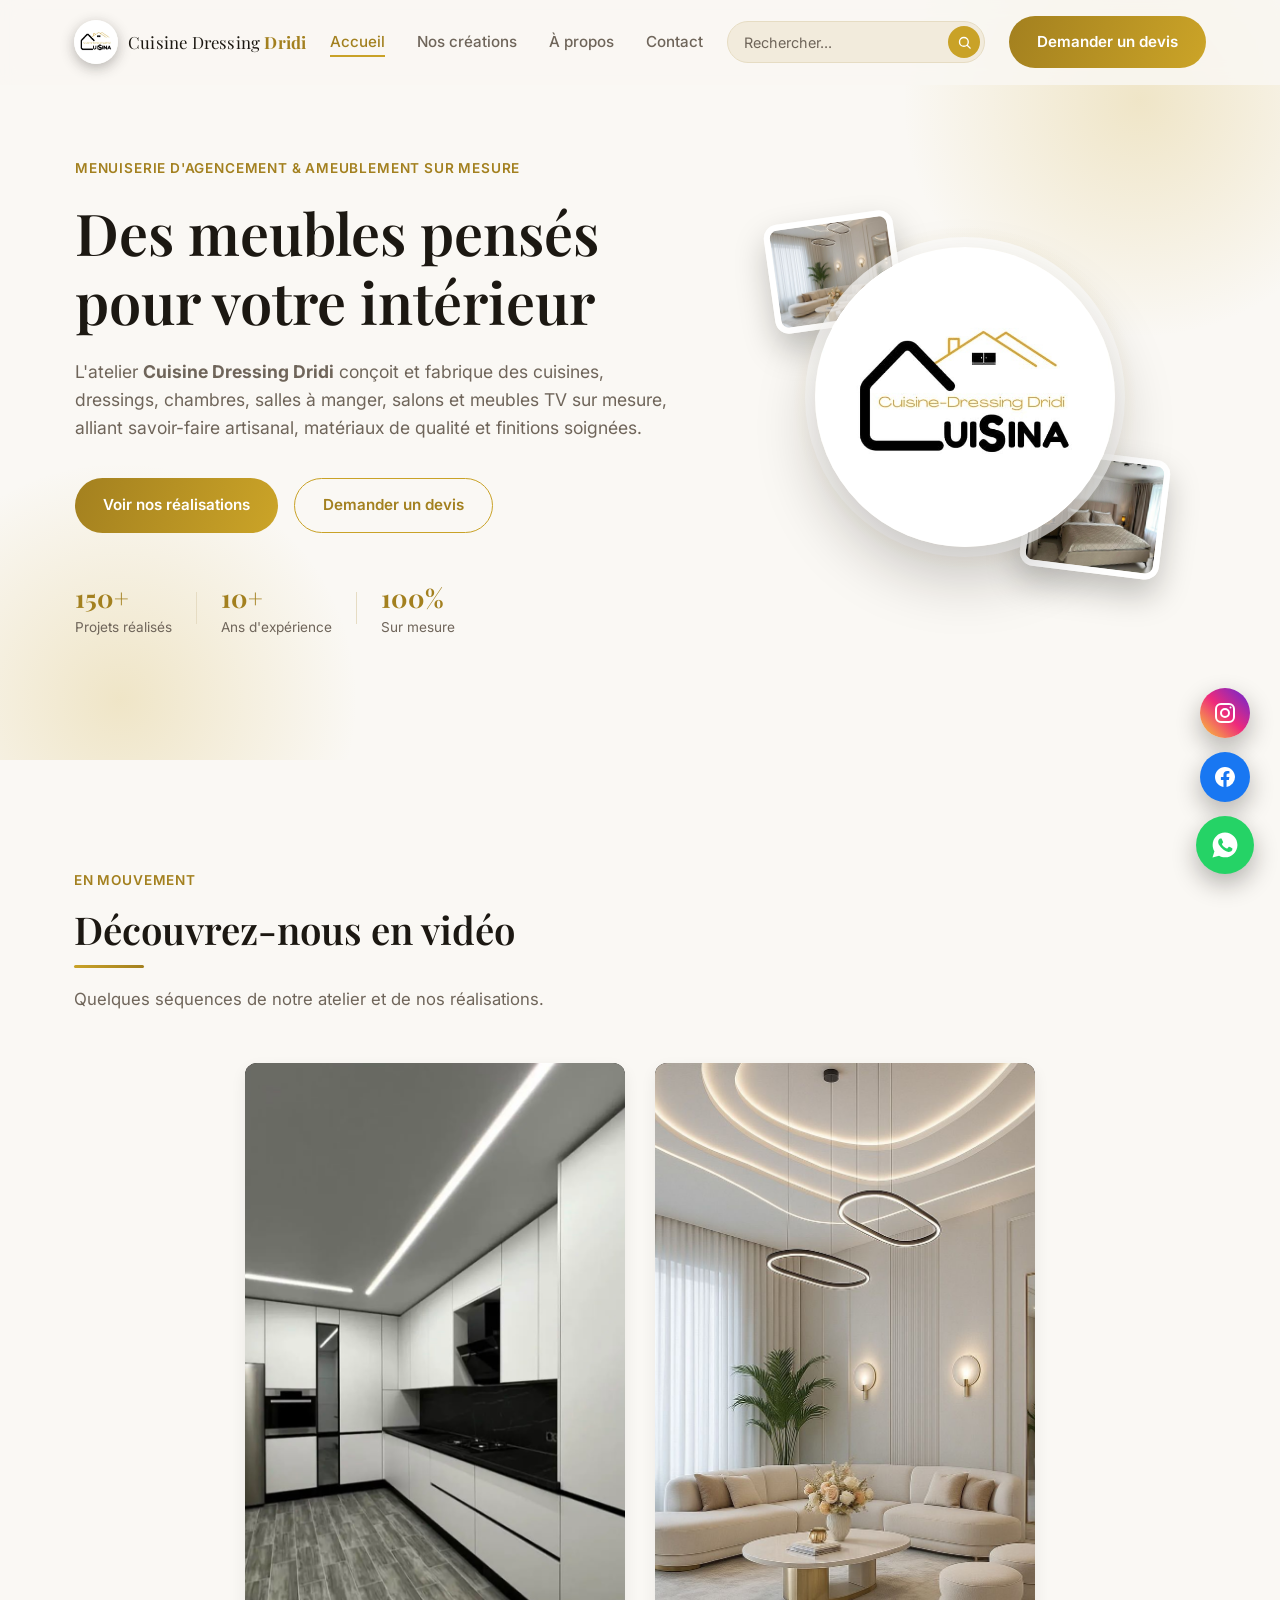
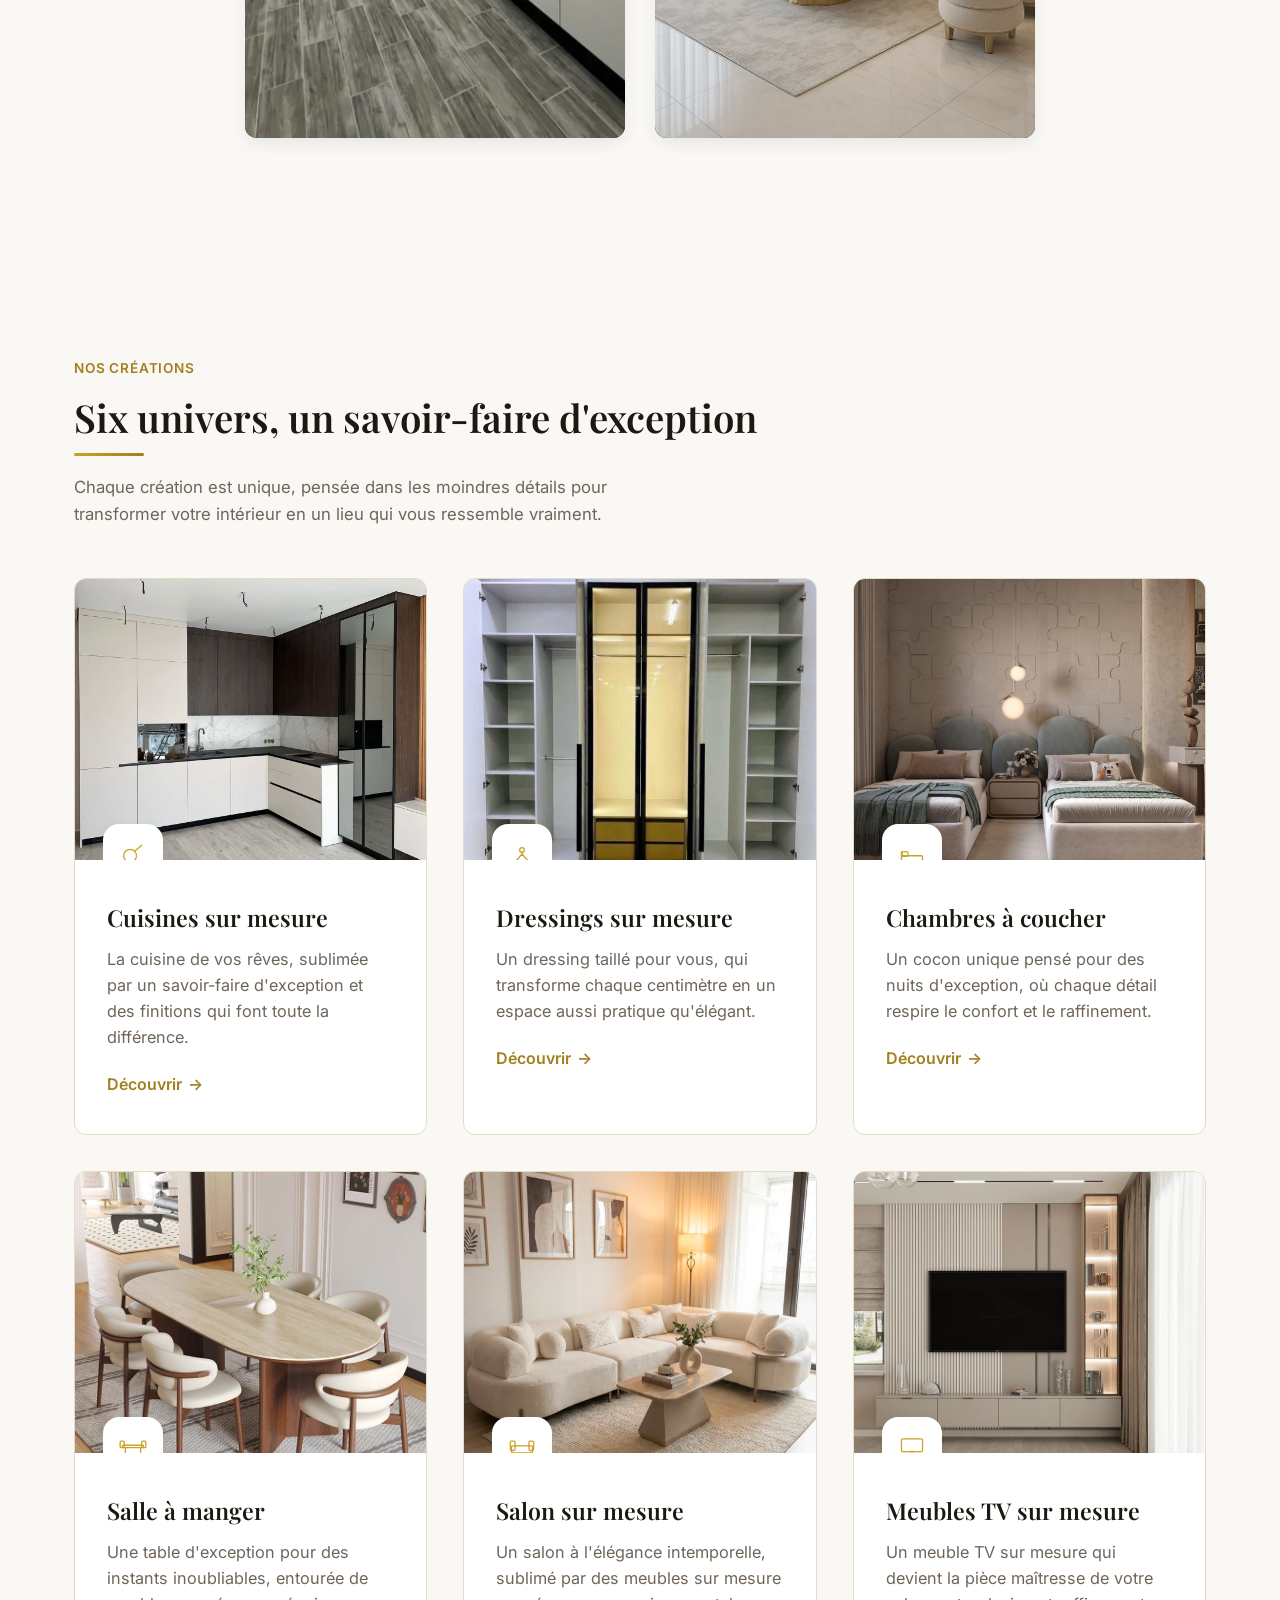
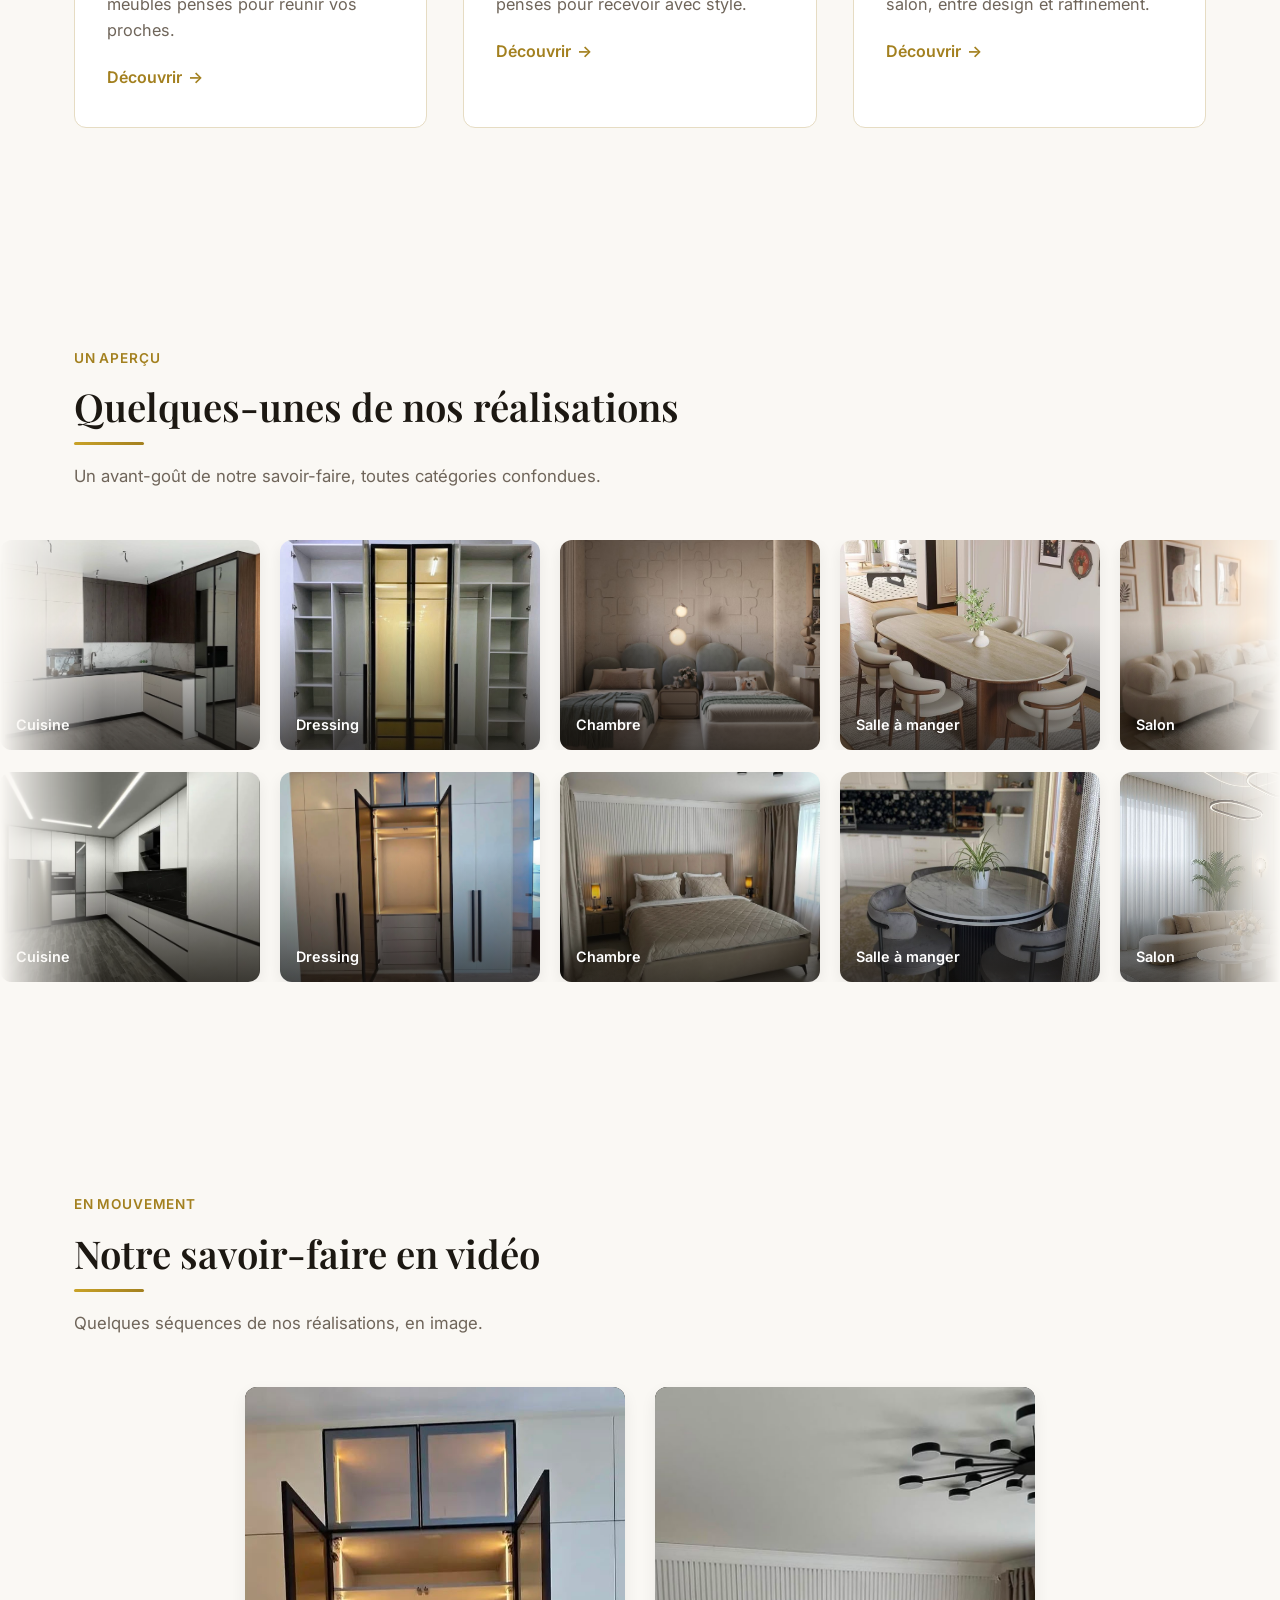
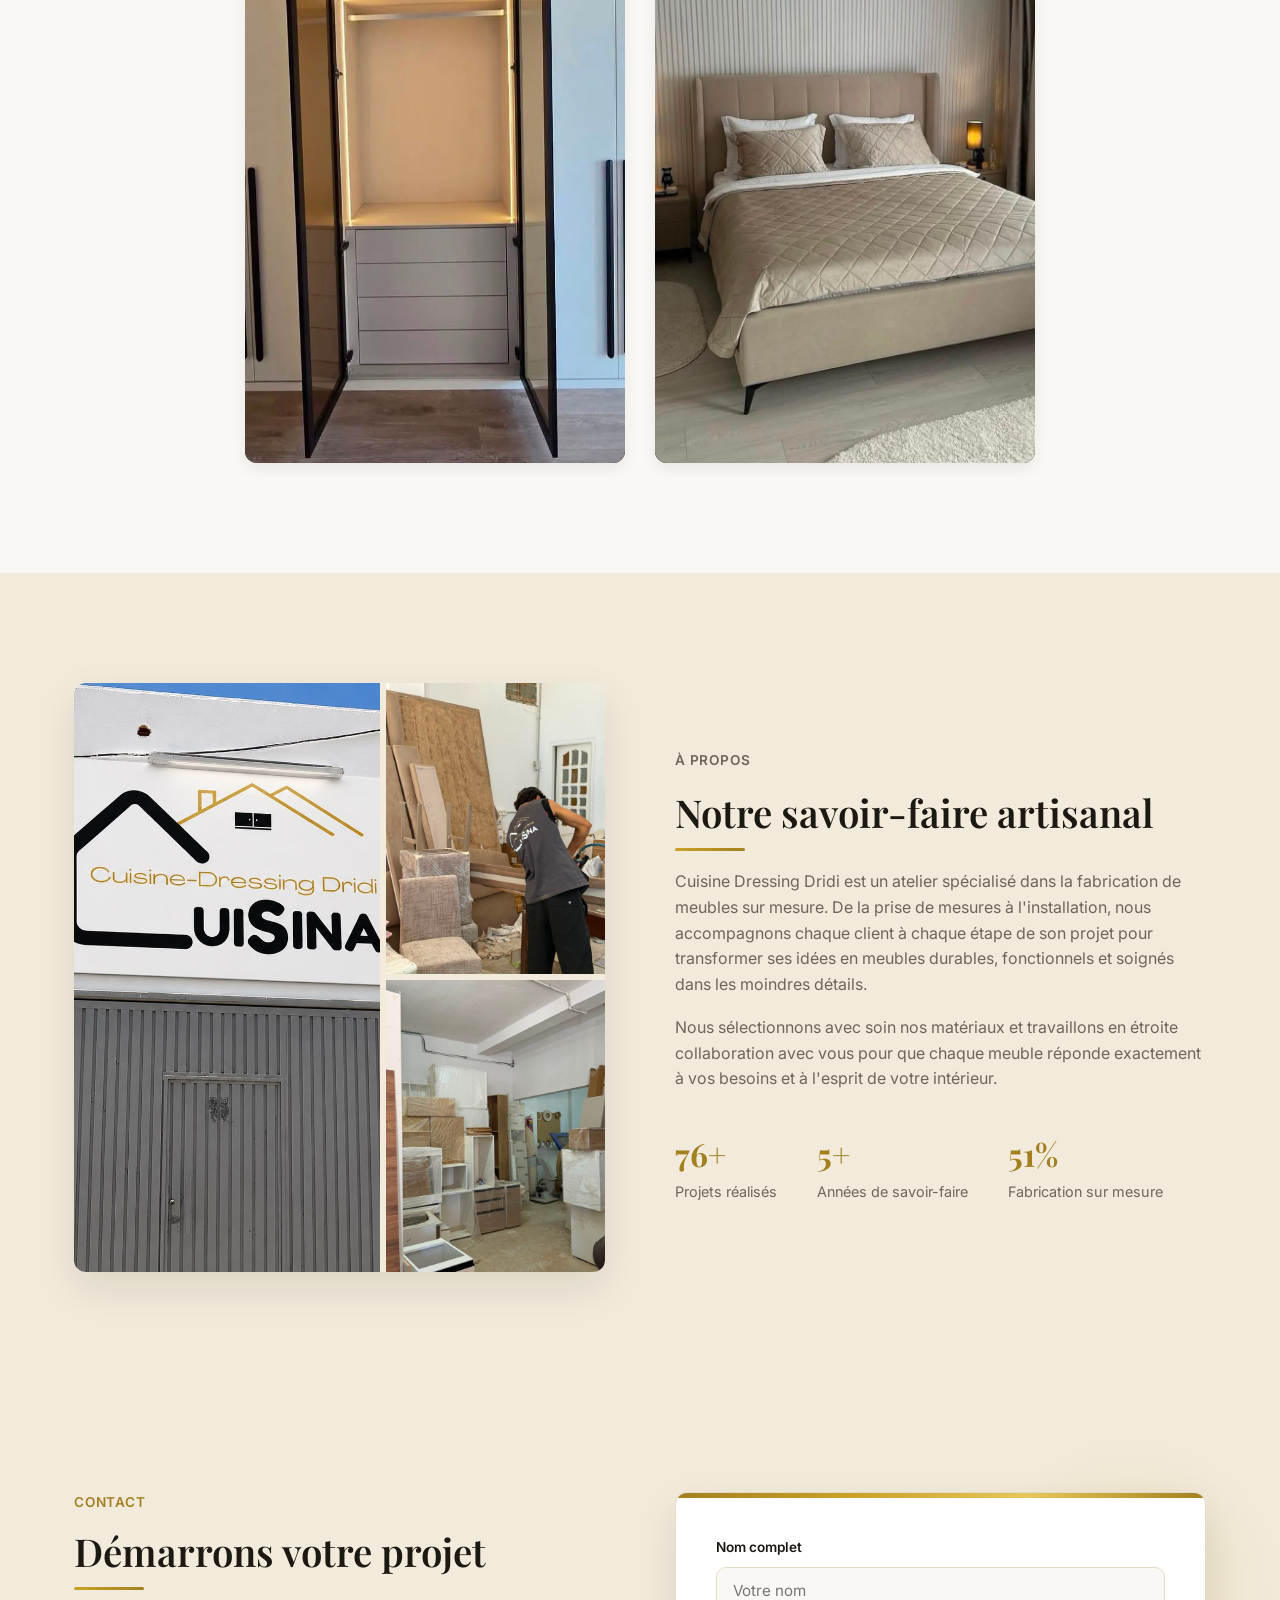
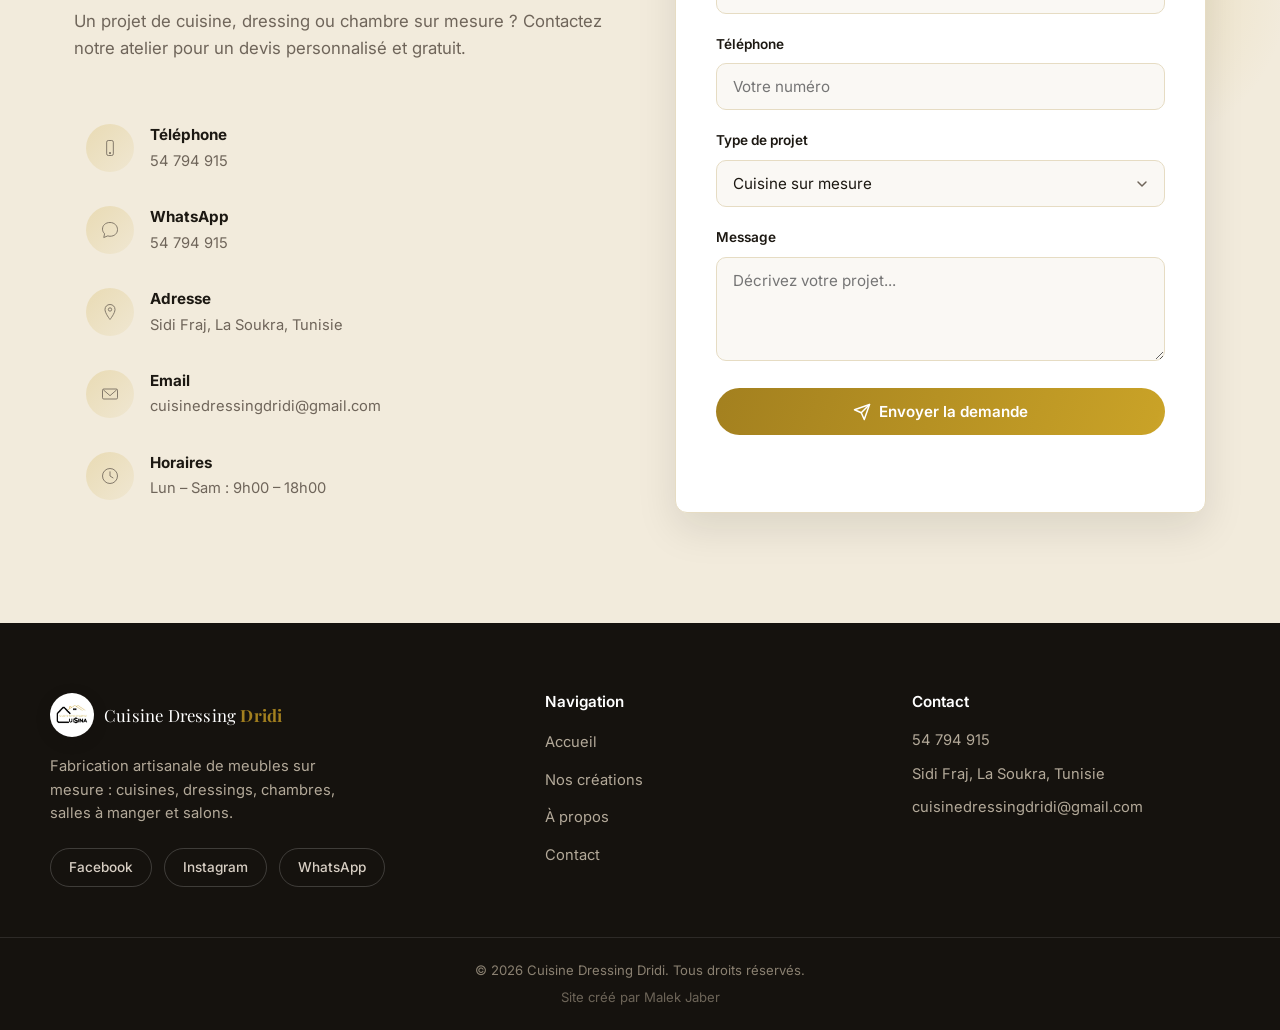
==== commit 56cfd1ea: "Wire up contact form to send real emails, add footer credit - Submit the contact form to Web3Forms v" ====
--- a/index.html
+++ b/index.html
@@ -465,6 +465,7 @@
   <div class="footer-bottom">
     <div class="container">
       <p>© <span id="year"></span> Cuisine Dressing Dridi. Tous droits réservés.</p>
+      <p class="footer-credit">Site créé par Malek Jaber</p>
     </div>
   </div>
 </footer>
--- a/css/style.css
+++ b/css/style.css
@@ -1579,6 +1579,12 @@
   text-align: center;
 }
 
+.footer-credit {
+  margin-top: 6px;
+  font-size: 0.78rem;
+  opacity: 0.75;
+}
+
 /* Reveal animation */
 .reveal {
   opacity: 0;
